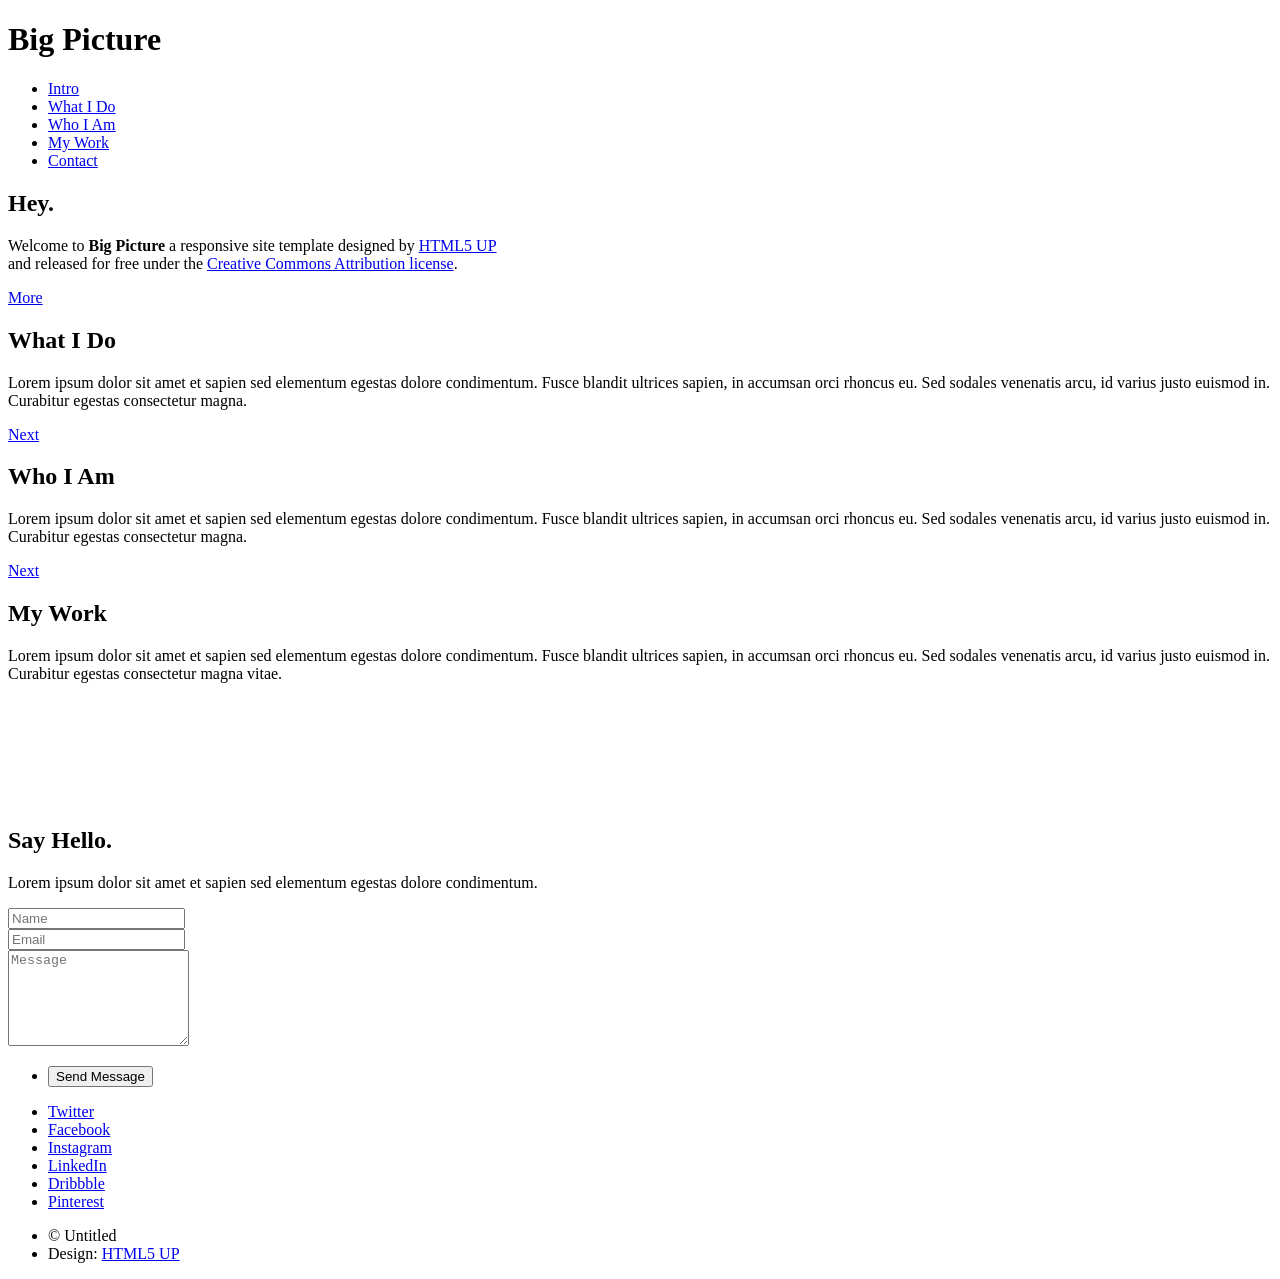
==== new/index.html @ 76c36389 "Try new site" ====
<!DOCTYPE HTML>
<!--
	Big Picture by HTML5 UP
	html5up.net | @ajlkn
	Free for personal and commercial use under the CCA 3.0 license (html5up.net/license)
-->
<html>
	<head>
		<title>Big Picture by HTML5 UP</title>
		<meta charset="utf-8" />
		<meta name="viewport" content="width=device-width, initial-scale=1, user-scalable=no" />
		<link rel="stylesheet" href="assets/css/main.css" />
		<noscript><link rel="stylesheet" href="assets/css/noscript.css" /></noscript>
	</head>
	<body class="is-preload">

		<!-- Header -->
			<header id="header">
				<h1>Big Picture</h1>
				<nav>
					<ul>
						<li><a href="#intro">Intro</a></li>
						<li><a href="#one">What I Do</a></li>
						<li><a href="#two">Who I Am</a></li>
						<li><a href="#work">My Work</a></li>
						<li><a href="#contact">Contact</a></li>
					</ul>
				</nav>
			</header>

		<!-- Intro -->
			<section id="intro" class="main style1 dark fullscreen">
				<div class="content">
					<header>
						<h2>Hey.</h2>
					</header>
					<p>Welcome to <strong>Big Picture</strong> a responsive site template designed by <a href="https://html5up.net">HTML5 UP</a><br />
					and released for free under the <a href="https://html5up.net/license">Creative Commons Attribution license</a>.</p>
					<footer>
						<a href="#one" class="button style2 down">More</a>
					</footer>
				</div>
			</section>

		<!-- One -->
			<section id="one" class="main style2 right dark fullscreen">
				<div class="content box style2">
					<header>
						<h2>What I Do</h2>
					</header>
					<p>Lorem ipsum dolor sit amet et sapien sed elementum egestas dolore condimentum.
					Fusce blandit ultrices sapien, in accumsan orci rhoncus eu. Sed sodales venenatis arcu,
					id varius justo euismod in. Curabitur egestas consectetur magna.</p>
				</div>
				<a href="#two" class="button style2 down anchored">Next</a>
			</section>

		<!-- Two -->
			<section id="two" class="main style2 left dark fullscreen">
				<div class="content box style2">
					<header>
						<h2>Who I Am</h2>
					</header>
					<p>Lorem ipsum dolor sit amet et sapien sed elementum egestas dolore condimentum.
					Fusce blandit ultrices sapien, in accumsan orci rhoncus eu. Sed sodales venenatis arcu,
					id varius justo euismod in. Curabitur egestas consectetur magna.</p>
				</div>
				<a href="#work" class="button style2 down anchored">Next</a>
			</section>

		<!-- Work -->
			<section id="work" class="main style3 primary">
				<div class="content">
					<header>
						<h2>My Work</h2>
						<p>Lorem ipsum dolor sit amet et sapien sed elementum egestas dolore condimentum.
						Fusce blandit ultrices sapien, in accumsan orci rhoncus eu. Sed sodales venenatis
						arcu, id varius justo euismod in. Curabitur egestas consectetur magna vitae.</p>
					</header>

					<!-- Gallery  -->
						<div class="gallery">
							<article class="from-left">
								<a href="images/fulls/01.jpg" class="image fit"><img src="images/thumbs/01.jpg" title="The Anonymous Red" alt="" /></a>
							</article>
							<article class="from-right">
								<a href="images/fulls/02.jpg" class="image fit"><img src="images/thumbs/02.jpg" title="Airchitecture II" alt="" /></a>
							</article>
							<article class="from-left">
								<a href="images/fulls/03.jpg" class="image fit"><img src="images/thumbs/03.jpg" title="Air Lounge" alt="" /></a>
							</article>
							<article class="from-right">
								<a href="images/fulls/04.jpg" class="image fit"><img src="images/thumbs/04.jpg" title="Carry on" alt="" /></a>
							</article>
							<article class="from-left">
								<a href="images/fulls/05.jpg" class="image fit"><img src="images/thumbs/05.jpg" title="The sparkling shell" alt="" /></a>
							</article>
							<article class="from-right">
								<a href="images/fulls/06.jpg" class="image fit"><img src="images/thumbs/06.jpg" title="Bent IX" alt="" /></a>
							</article>
						</div>

				</div>
			</section>

		<!-- Contact -->
			<section id="contact" class="main style3 secondary">
				<div class="content">
					<header>
						<h2>Say Hello.</h2>
						<p>Lorem ipsum dolor sit amet et sapien sed elementum egestas dolore condimentum.</p>
					</header>
					<div class="box">
						<form method="post" action="#">
							<div class="fields">
								<div class="field half"><input type="text" name="name" placeholder="Name" /></div>
								<div class="field half"><input type="email" name="email" placeholder="Email" /></div>
								<div class="field"><textarea name="message" placeholder="Message" rows="6"></textarea></div>
							</div>
							<ul class="actions special">
								<li><input type="submit" value="Send Message" /></li>
							</ul>
						</form>
					</div>
				</div>
			</section>

		<!-- Footer -->
			<footer id="footer">

				<!-- Icons -->
					<ul class="icons">
						<li><a href="#" class="icon brands fa-twitter"><span class="label">Twitter</span></a></li>
						<li><a href="#" class="icon brands fa-facebook-f"><span class="label">Facebook</span></a></li>
						<li><a href="#" class="icon brands fa-instagram"><span class="label">Instagram</span></a></li>
						<li><a href="#" class="icon brands fa-linkedin-in"><span class="label">LinkedIn</span></a></li>
						<li><a href="#" class="icon brands fa-dribbble"><span class="label">Dribbble</span></a></li>
						<li><a href="#" class="icon brands fa-pinterest"><span class="label">Pinterest</span></a></li>
					</ul>

				<!-- Menu -->
					<ul class="menu">
						<li>&copy; Untitled</li><li>Design: <a href="https://html5up.net">HTML5 UP</a></li>
					</ul>

			</footer>

		<!-- Scripts -->
			<script src="assets/js/jquery.min.js"></script>
			<script src="assets/js/jquery.poptrox.min.js"></script>
			<script src="assets/js/jquery.scrolly.min.js"></script>
			<script src="assets/js/jquery.scrollex.min.js"></script>
			<script src="assets/js/browser.min.js"></script>
			<script src="assets/js/breakpoints.min.js"></script>
			<script src="assets/js/util.js"></script>
			<script src="assets/js/main.js"></script>

	</body>
</html>
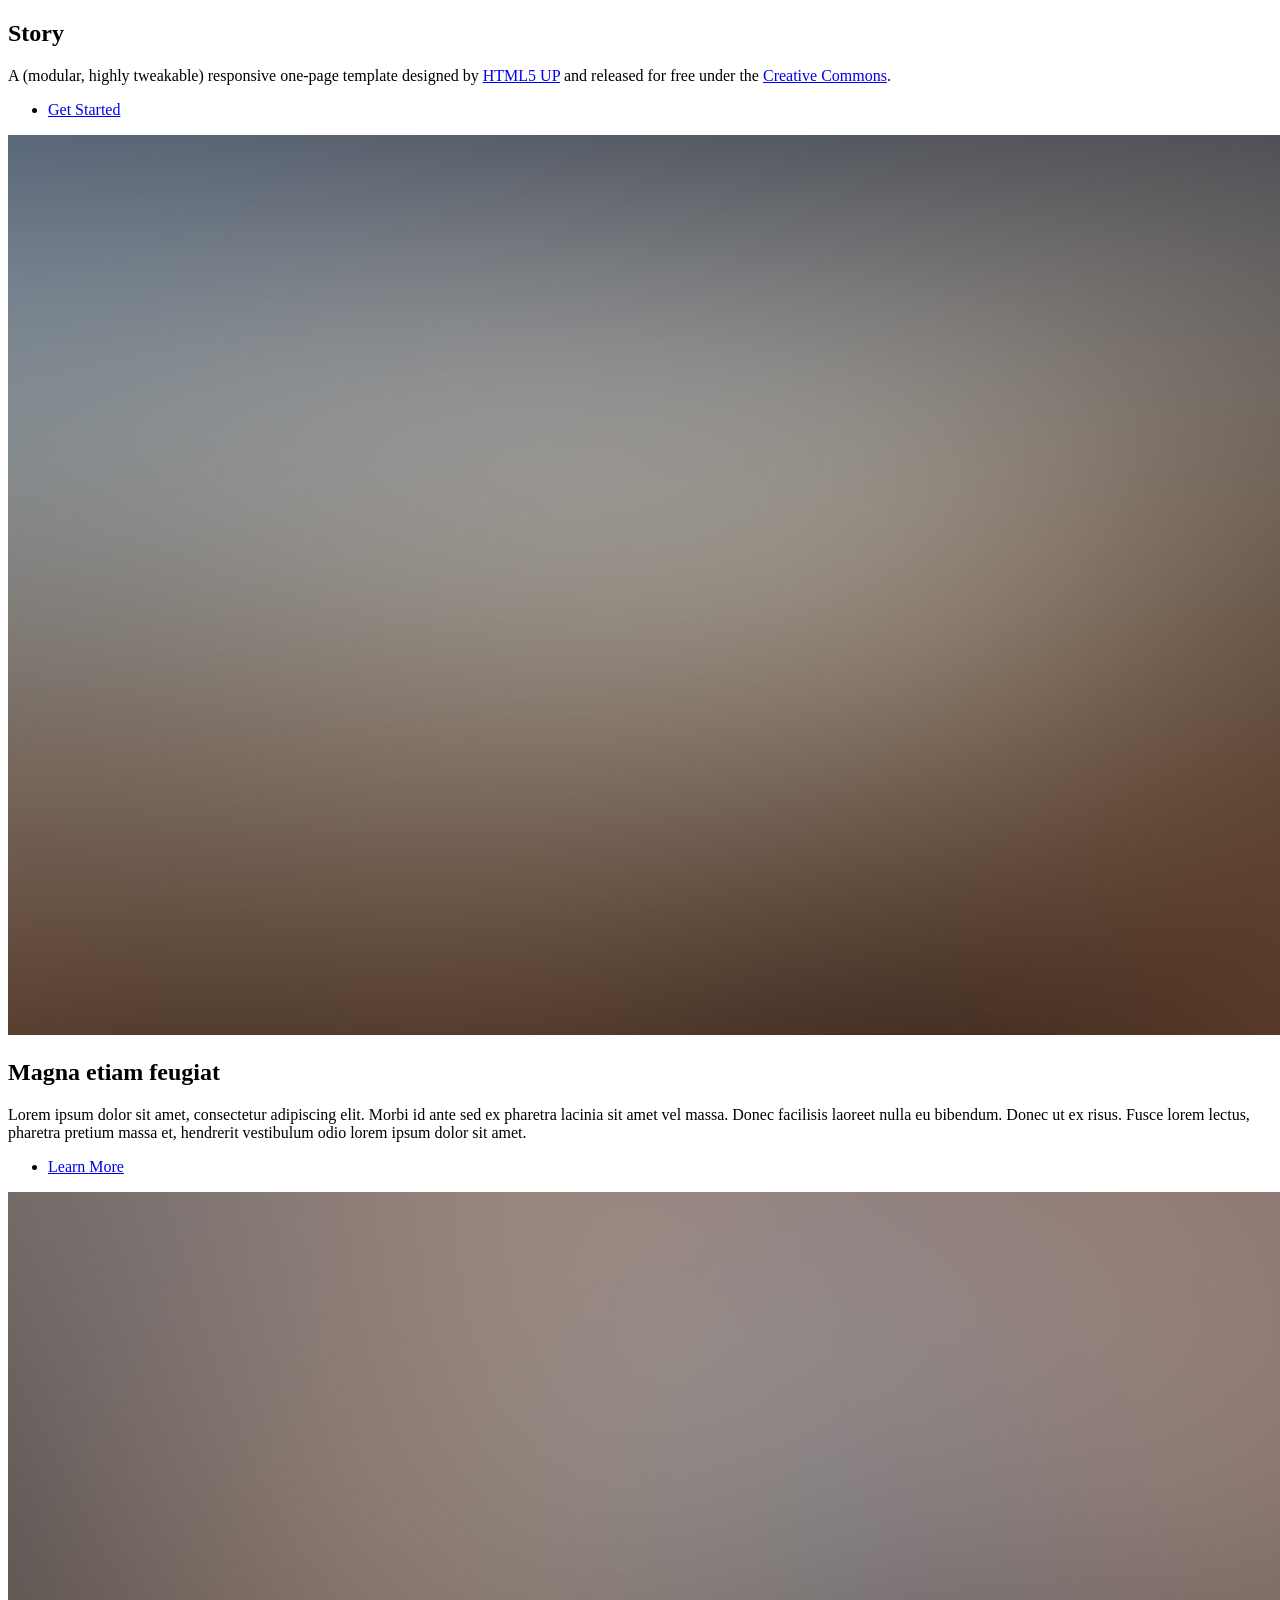
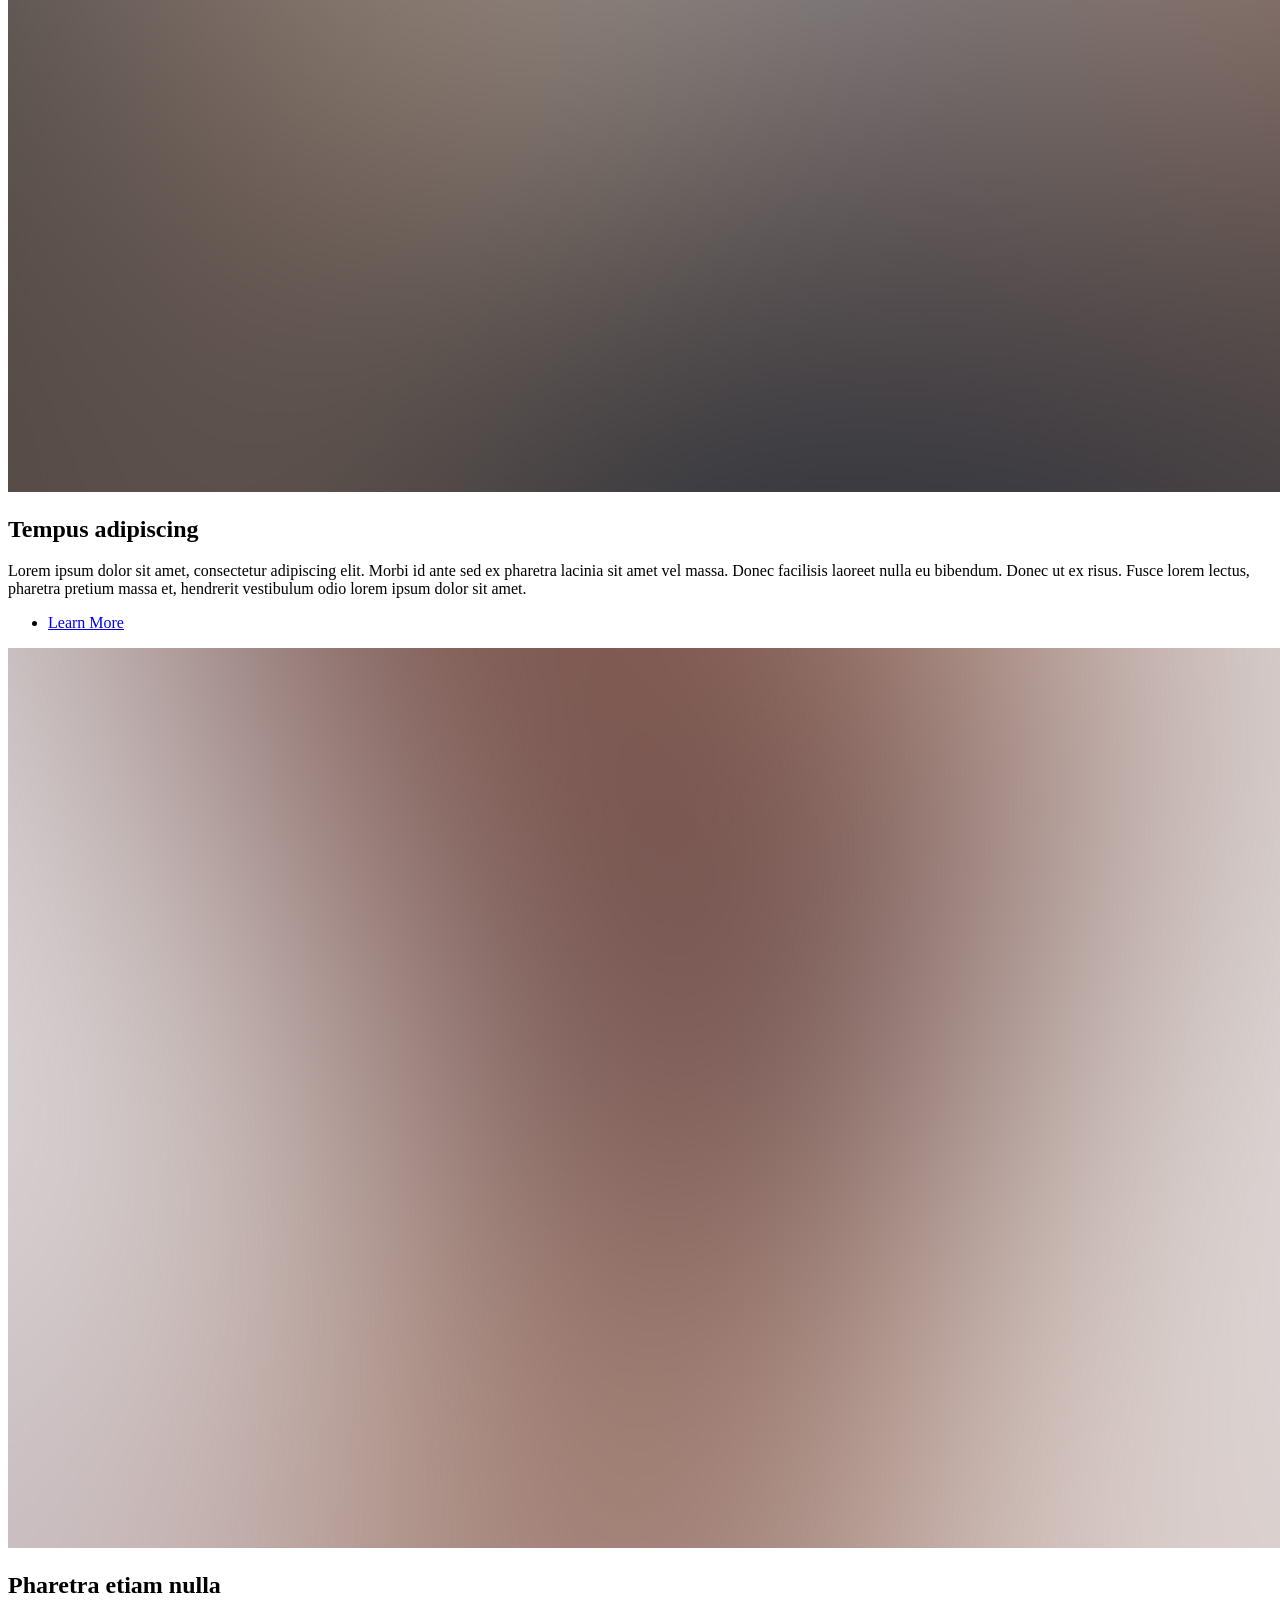
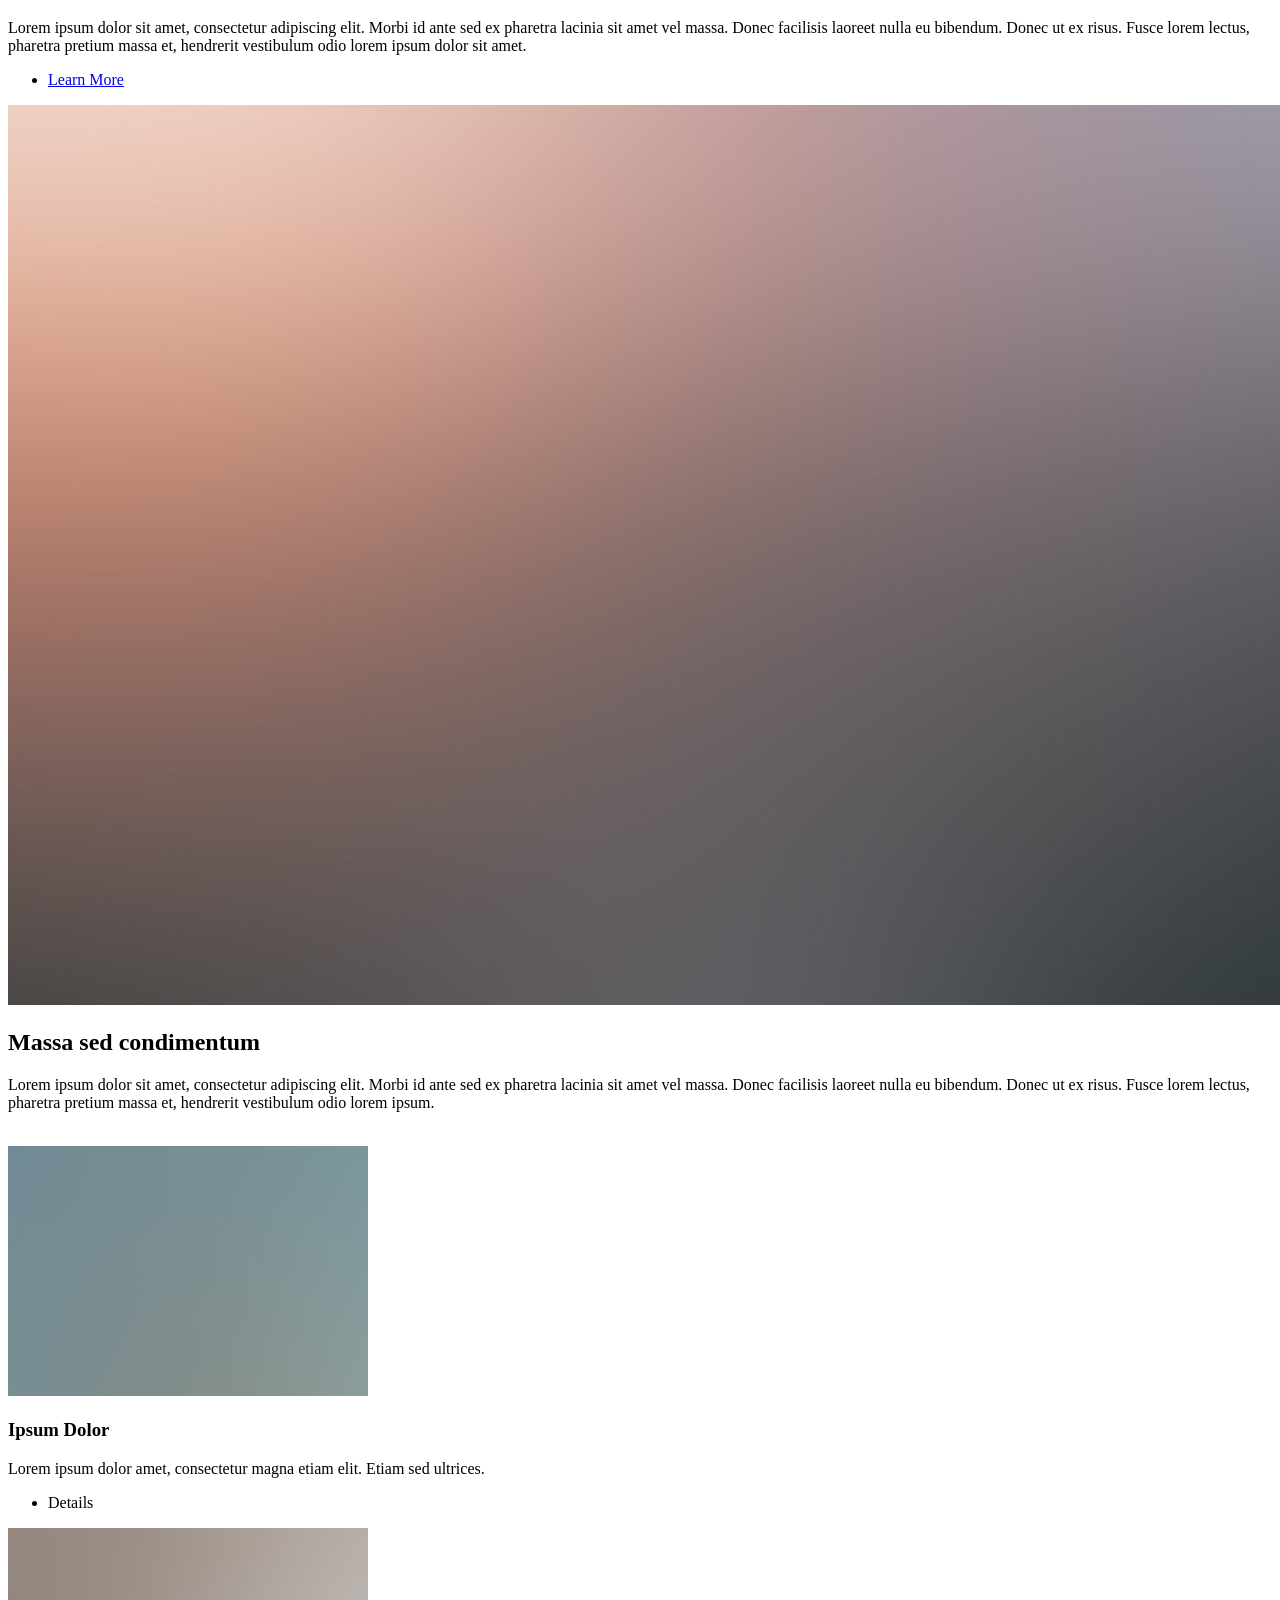
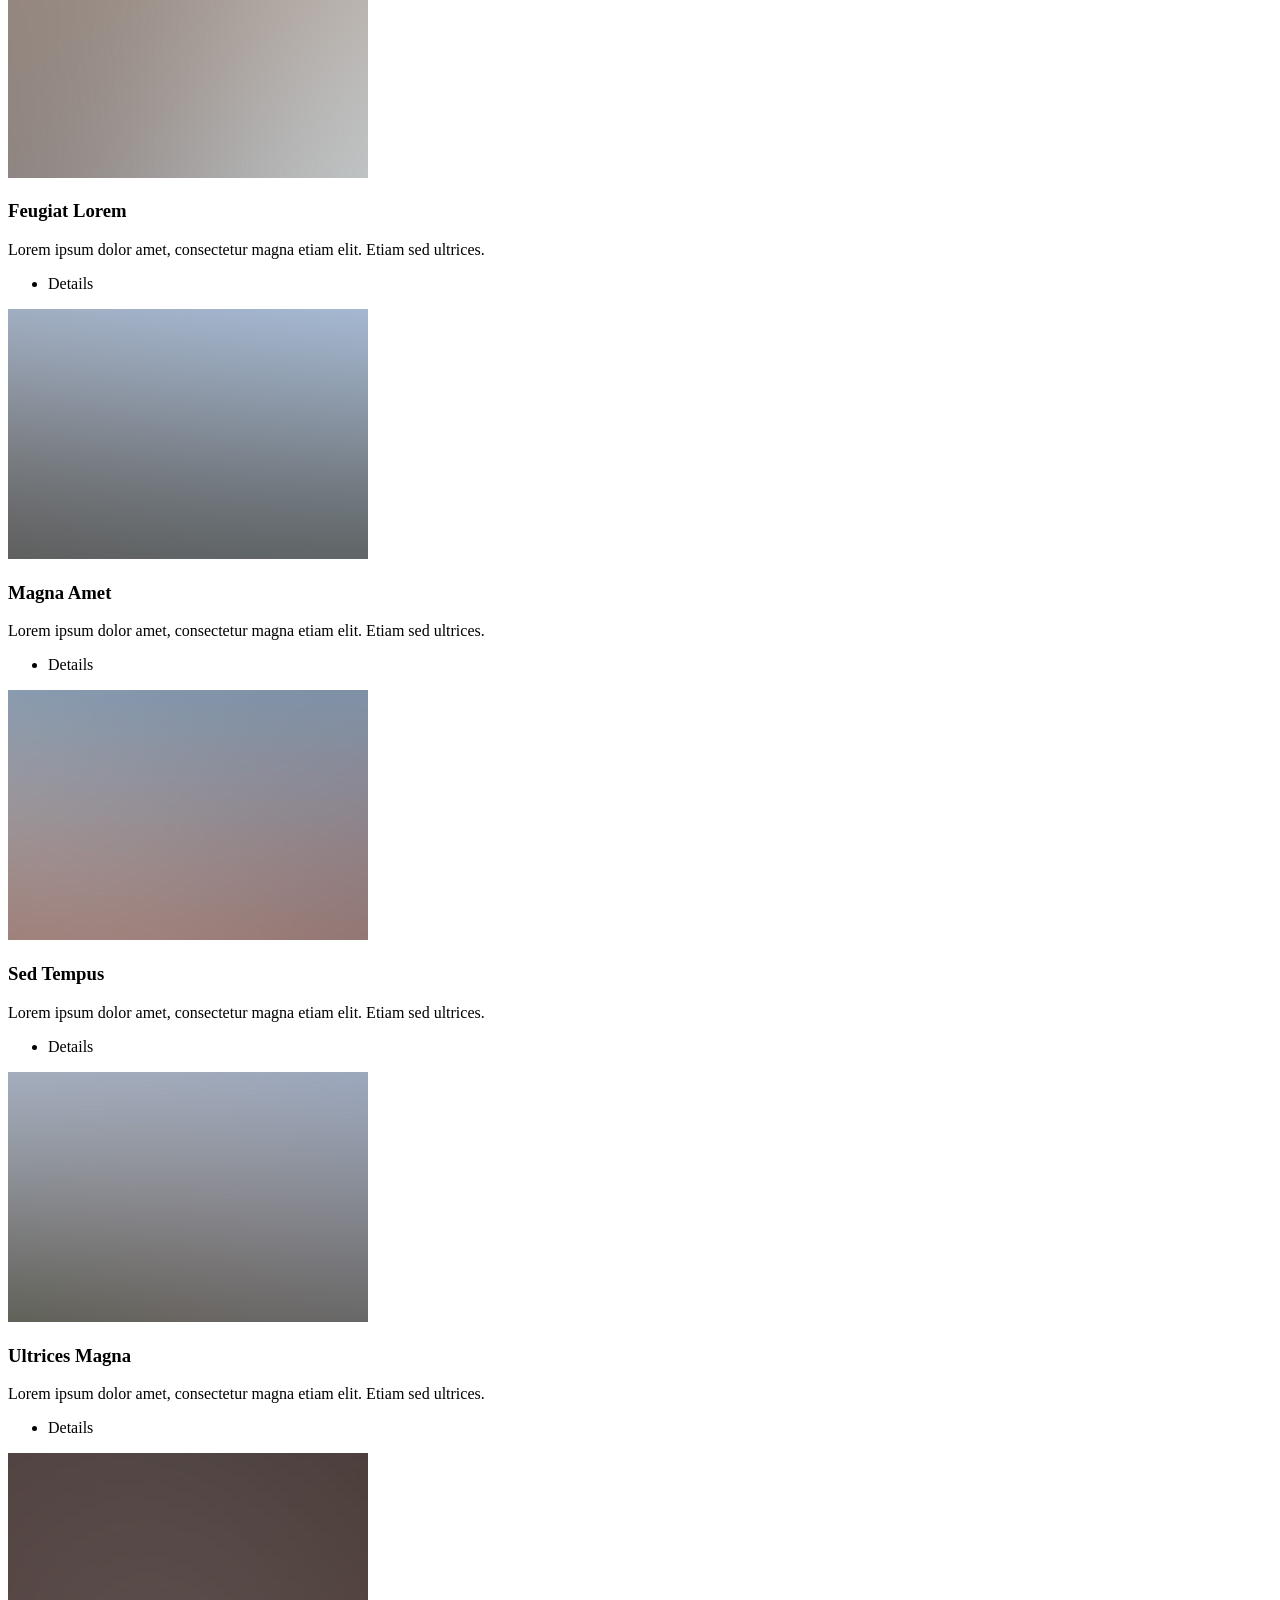
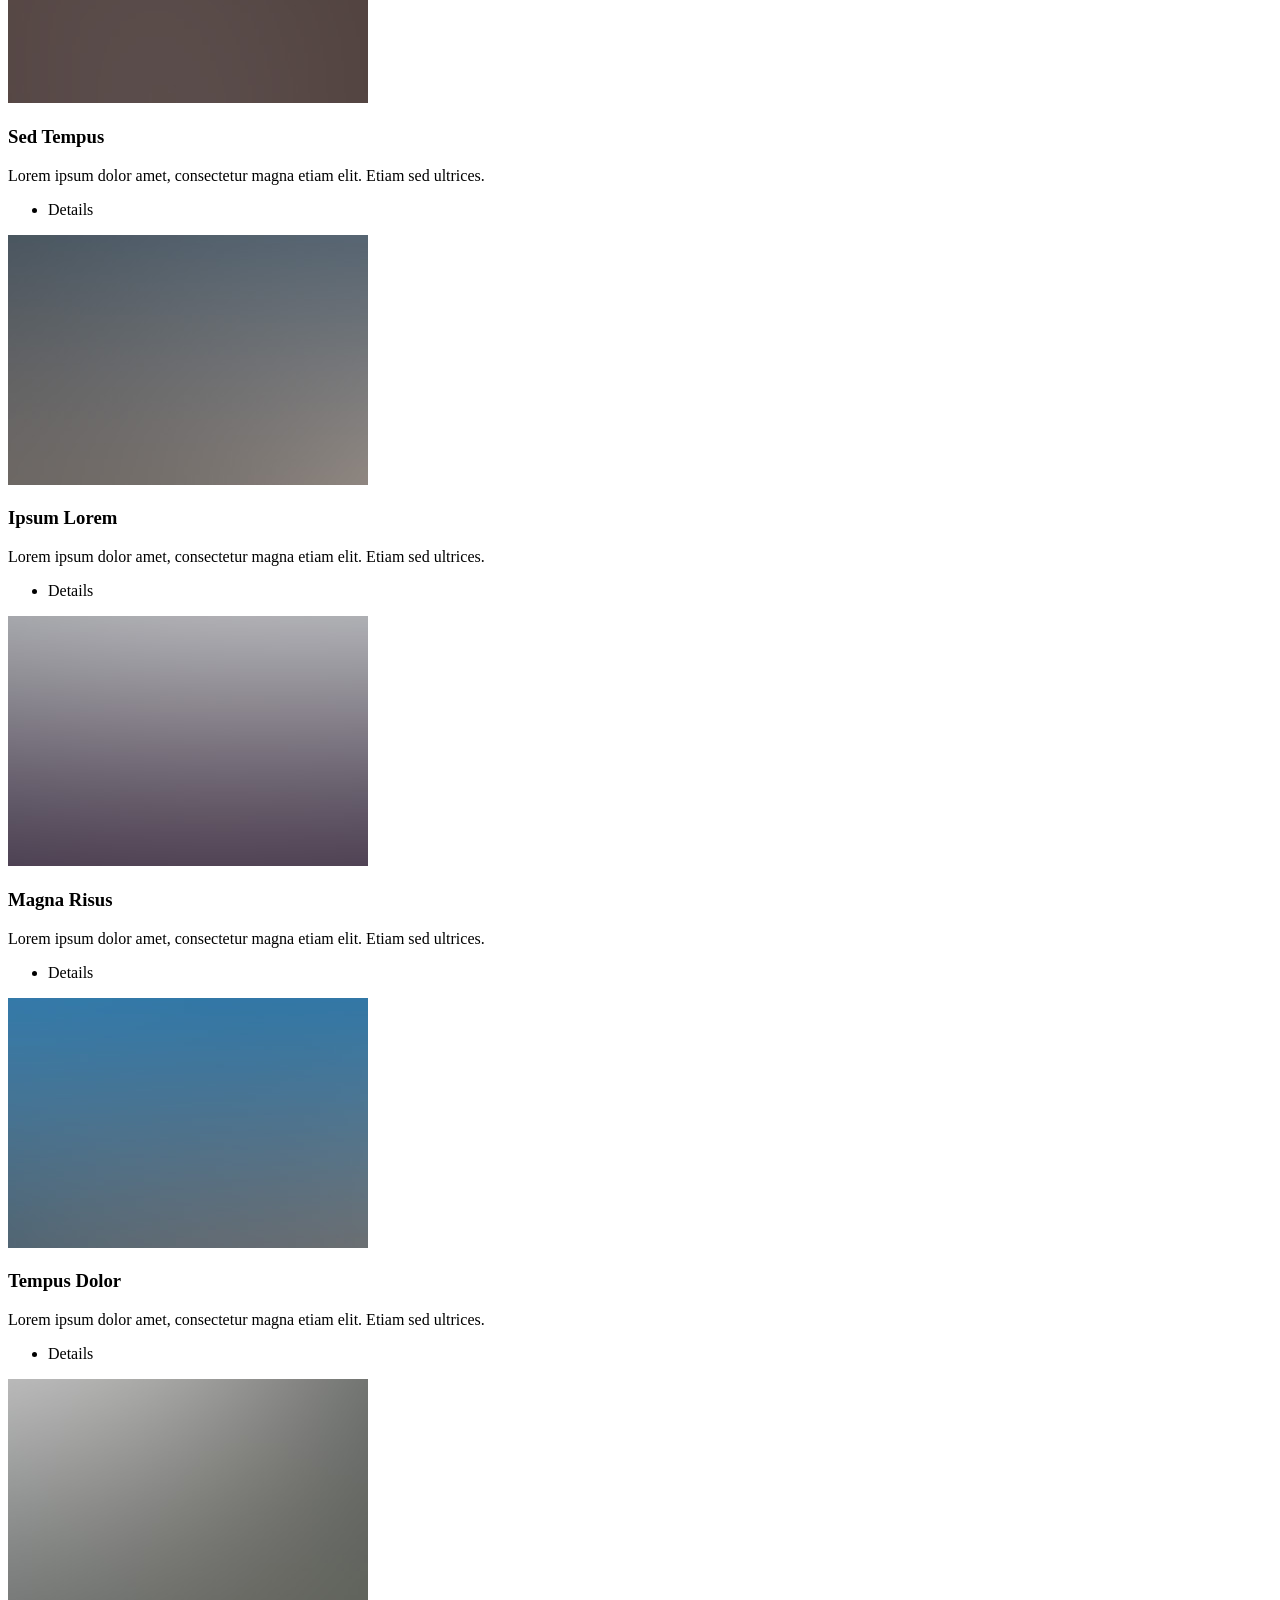
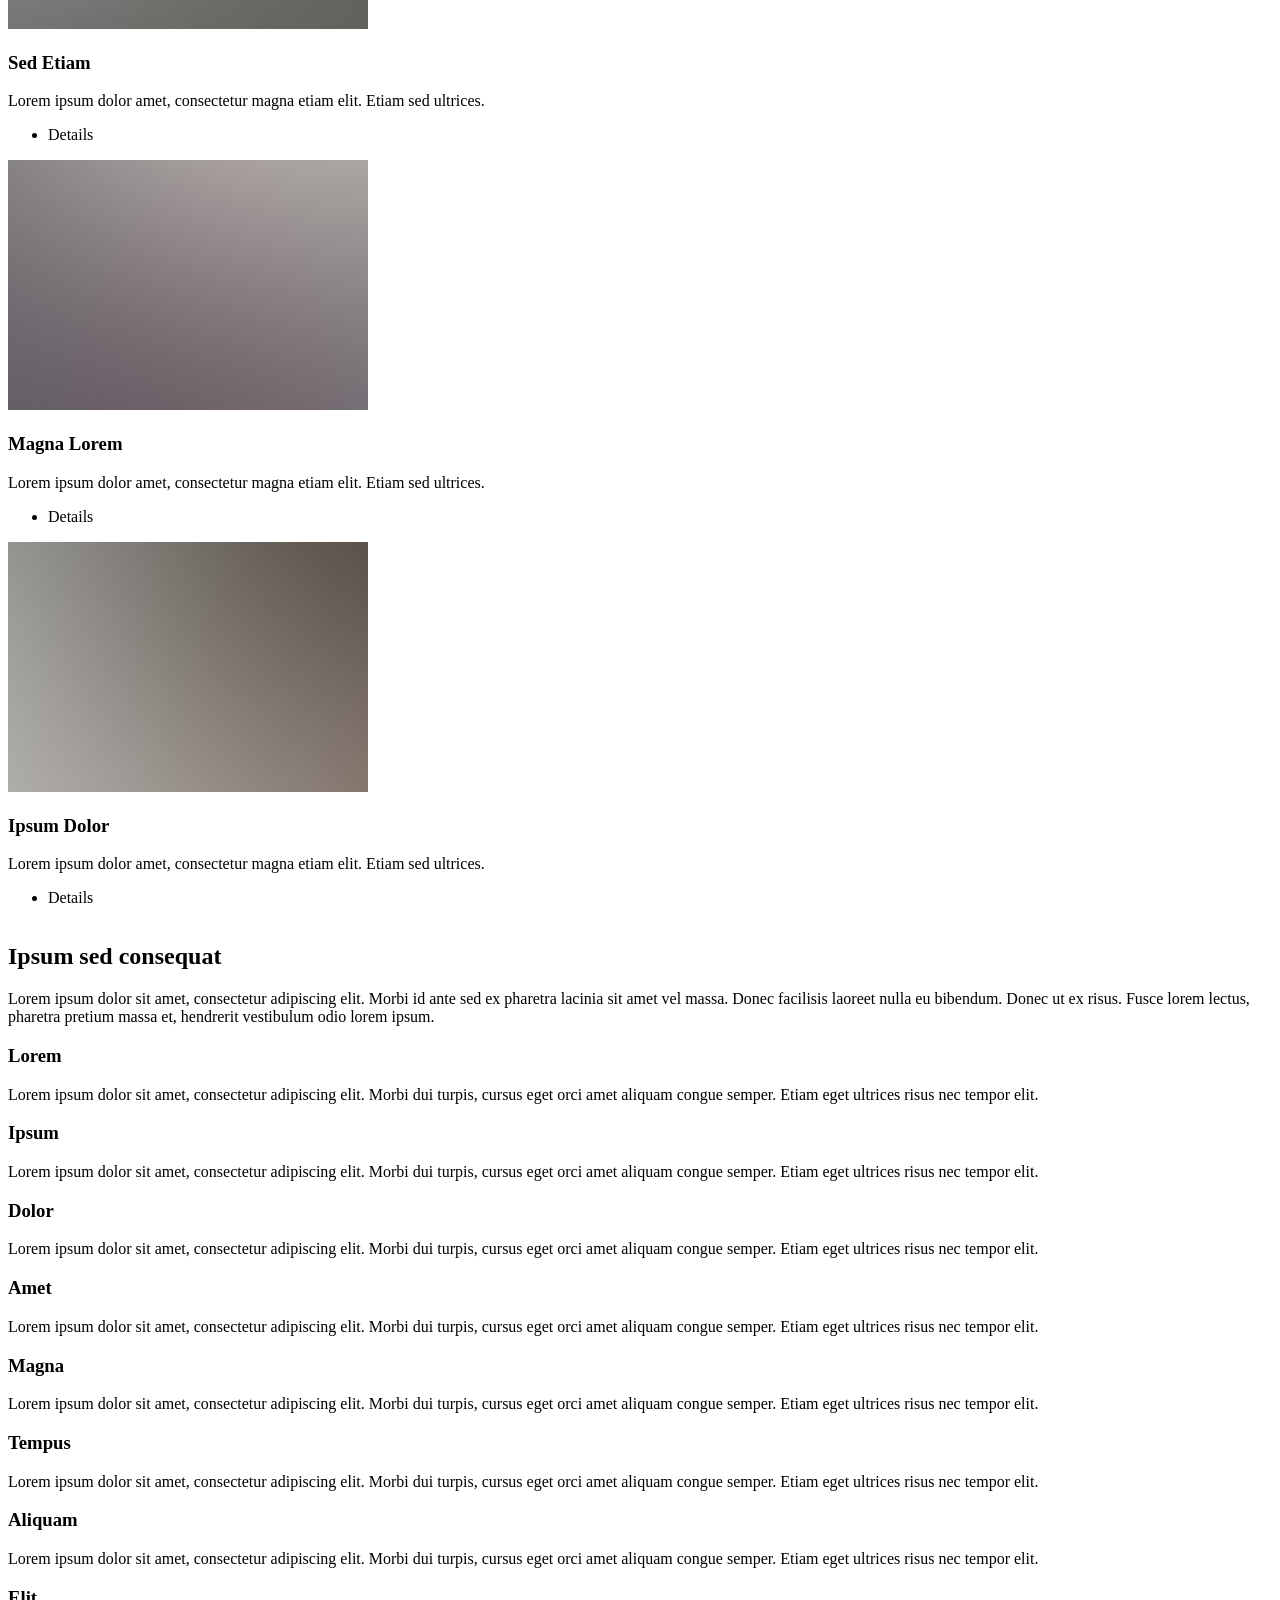
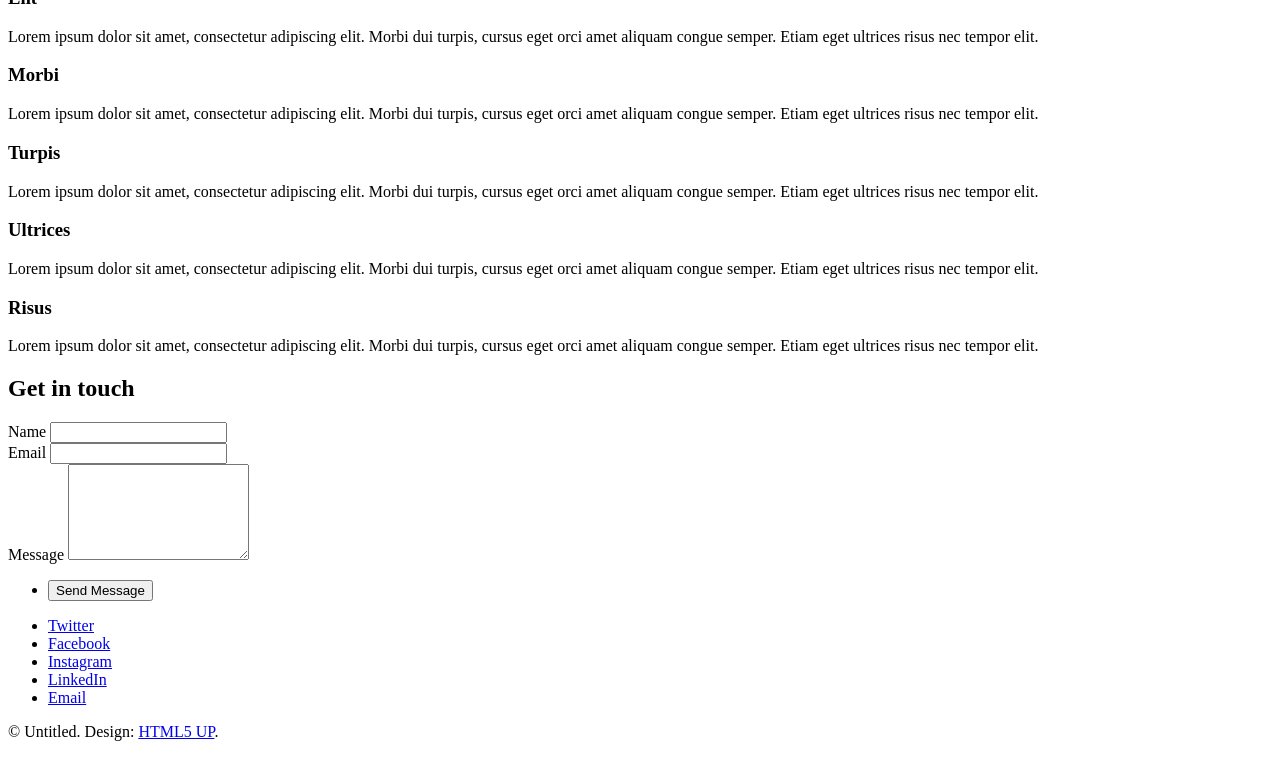
==== commit cc749e88: "change new style" ====
--- a/new/index.html
+++ b/new/index.html
@@ -1,12 +1,12 @@
 <!DOCTYPE HTML>
 <!--
-	Big Picture by HTML5 UP
+	Story by HTML5 UP
 	html5up.net | @ajlkn
 	Free for personal and commercial use under the CCA 3.0 license (html5up.net/license)
 -->
 <html>
 	<head>
-		<title>Big Picture by HTML5 UP</title>
+		<title>Story by HTML5 UP</title>
 		<meta charset="utf-8" />
 		<meta name="viewport" content="width=device-width, initial-scale=1, user-scalable=no" />
 		<link rel="stylesheet" href="assets/css/main.css" />
@@ -14,142 +14,339 @@
 	</head>
 	<body class="is-preload">
 
-		<!-- Header -->
-			<header id="header">
-				<h1>Big Picture</h1>
-				<nav>
-					<ul>
-						<li><a href="#intro">Intro</a></li>
-						<li><a href="#one">What I Do</a></li>
-						<li><a href="#two">Who I Am</a></li>
-						<li><a href="#work">My Work</a></li>
-						<li><a href="#contact">Contact</a></li>
-					</ul>
-				</nav>
-			</header>
-
-		<!-- Intro -->
-			<section id="intro" class="main style1 dark fullscreen">
-				<div class="content">
-					<header>
-						<h2>Hey.</h2>
-					</header>
-					<p>Welcome to <strong>Big Picture</strong> a responsive site template designed by <a href="https://html5up.net">HTML5 UP</a><br />
-					and released for free under the <a href="https://html5up.net/license">Creative Commons Attribution license</a>.</p>
-					<footer>
-						<a href="#one" class="button style2 down">More</a>
+		<!-- Wrapper -->
+			<div id="wrapper" class="divided">
+
+				<!-- One -->
+					<section class="banner style1 orient-left content-align-left image-position-right fullscreen onload-image-fade-in onload-content-fade-right">
+						<div class="content">
+							<h1>Story</h1>
+							<p class="major">A (modular, highly tweakable) responsive one-page template designed by <a href="https://html5up.net">HTML5 UP</a> and released for free under the <a href="https://html5up.net/license">Creative Commons</a>.</p>
+							<ul class="actions stacked">
+								<li><a href="#first" class="button big wide smooth-scroll-middle">Get Started</a></li>
+							</ul>
+						</div>
+						<div class="image">
+							<img src="images/banner.jpg" alt="" />
+						</div>
+					</section>
+
+				<!-- Two -->
+					<section class="spotlight style1 orient-right content-align-left image-position-center onscroll-image-fade-in" id="first">
+						<div class="content">
+							<h2>Magna etiam feugiat</h2>
+							<p>Lorem ipsum dolor sit amet, consectetur adipiscing elit. Morbi id ante sed ex pharetra lacinia sit amet vel massa. Donec facilisis laoreet nulla eu bibendum. Donec ut ex risus. Fusce lorem lectus, pharetra pretium massa et, hendrerit vestibulum odio lorem ipsum dolor sit amet.</p>
+							<ul class="actions stacked">
+								<li><a href="#" class="button">Learn More</a></li>
+							</ul>
+						</div>
+						<div class="image">
+							<img src="images/spotlight01.jpg" alt="" />
+						</div>
+					</section>
+
+				<!-- Three -->
+					<section class="spotlight style1 orient-left content-align-left image-position-center onscroll-image-fade-in">
+						<div class="content">
+							<h2>Tempus adipiscing</h2>
+							<p>Lorem ipsum dolor sit amet, consectetur adipiscing elit. Morbi id ante sed ex pharetra lacinia sit amet vel massa. Donec facilisis laoreet nulla eu bibendum. Donec ut ex risus. Fusce lorem lectus, pharetra pretium massa et, hendrerit vestibulum odio lorem ipsum dolor sit amet.</p>
+							<ul class="actions stacked">
+								<li><a href="#" class="button">Learn More</a></li>
+							</ul>
+						</div>
+						<div class="image">
+							<img src="images/spotlight02.jpg" alt="" />
+						</div>
+					</section>
+
+				<!-- Four -->
+					<section class="spotlight style1 orient-right content-align-left image-position-center onscroll-image-fade-in">
+						<div class="content">
+							<h2>Pharetra etiam nulla</h2>
+							<p>Lorem ipsum dolor sit amet, consectetur adipiscing elit. Morbi id ante sed ex pharetra lacinia sit amet vel massa. Donec facilisis laoreet nulla eu bibendum. Donec ut ex risus. Fusce lorem lectus, pharetra pretium massa et, hendrerit vestibulum odio lorem ipsum dolor sit amet.</p>
+							<ul class="actions stacked">
+								<li><a href="#" class="button">Learn More</a></li>
+							</ul>
+						</div>
+						<div class="image">
+							<img src="images/spotlight03.jpg" alt="" />
+						</div>
+					</section>
+
+				<!-- Five -->
+					<section class="wrapper style1 align-center">
+						<div class="inner">
+							<h2>Massa sed condimentum</h2>
+							<p>Lorem ipsum dolor sit amet, consectetur adipiscing elit. Morbi id ante sed ex pharetra lacinia sit amet vel massa. Donec facilisis laoreet nulla eu bibendum. Donec ut ex risus. Fusce lorem lectus, pharetra pretium massa et, hendrerit vestibulum odio lorem ipsum.</p>
+						</div>
+
+						<!-- Gallery -->
+							<div class="gallery style2 medium lightbox onscroll-fade-in">
+								<article>
+									<a href="images/gallery/fulls/01.jpg" class="image">
+										<img src="images/gallery/thumbs/01.jpg" alt="" />
+									</a>
+									<div class="caption">
+										<h3>Ipsum Dolor</h3>
+										<p>Lorem ipsum dolor amet, consectetur magna etiam elit. Etiam sed ultrices.</p>
+										<ul class="actions fixed">
+											<li><span class="button small">Details</span></li>
+										</ul>
+									</div>
+								</article>
+								<article>
+									<a href="images/gallery/fulls/02.jpg" class="image">
+										<img src="images/gallery/thumbs/02.jpg" alt="" />
+									</a>
+									<div class="caption">
+										<h3>Feugiat Lorem</h3>
+										<p>Lorem ipsum dolor amet, consectetur magna etiam elit. Etiam sed ultrices.</p>
+										<ul class="actions fixed">
+											<li><span class="button small">Details</span></li>
+										</ul>
+									</div>
+								</article>
+								<article>
+									<a href="images/gallery/fulls/03.jpg" class="image">
+										<img src="images/gallery/thumbs/03.jpg" alt="" />
+									</a>
+									<div class="caption">
+										<h3>Magna Amet</h3>
+										<p>Lorem ipsum dolor amet, consectetur magna etiam elit. Etiam sed ultrices.</p>
+										<ul class="actions fixed">
+											<li><span class="button small">Details</span></li>
+										</ul>
+									</div>
+								</article>
+								<article>
+									<a href="images/gallery/fulls/04.jpg" class="image">
+										<img src="images/gallery/thumbs/04.jpg" alt="" />
+									</a>
+									<div class="caption">
+										<h3>Sed Tempus</h3>
+										<p>Lorem ipsum dolor amet, consectetur magna etiam elit. Etiam sed ultrices.</p>
+										<ul class="actions fixed">
+											<li><span class="button small">Details</span></li>
+										</ul>
+									</div>
+								</article>
+								<article>
+									<a href="images/gallery/fulls/05.jpg" class="image">
+										<img src="images/gallery/thumbs/05.jpg" alt="" />
+									</a>
+									<div class="caption">
+										<h3>Ultrices Magna</h3>
+										<p>Lorem ipsum dolor amet, consectetur magna etiam elit. Etiam sed ultrices.</p>
+										<ul class="actions fixed">
+											<li><span class="button small">Details</span></li>
+										</ul>
+									</div>
+								</article>
+								<article>
+									<a href="images/gallery/fulls/06.jpg" class="image">
+										<img src="images/gallery/thumbs/06.jpg" alt="" />
+									</a>
+									<div class="caption">
+										<h3>Sed Tempus</h3>
+										<p>Lorem ipsum dolor amet, consectetur magna etiam elit. Etiam sed ultrices.</p>
+										<ul class="actions fixed">
+											<li><span class="button small">Details</span></li>
+										</ul>
+									</div>
+								</article>
+								<article>
+									<a href="images/gallery/fulls/07.jpg" class="image">
+										<img src="images/gallery/thumbs/07.jpg" alt="" />
+									</a>
+									<div class="caption">
+										<h3>Ipsum Lorem</h3>
+										<p>Lorem ipsum dolor amet, consectetur magna etiam elit. Etiam sed ultrices.</p>
+										<ul class="actions fixed">
+											<li><span class="button small">Details</span></li>
+										</ul>
+									</div>
+								</article>
+								<article>
+									<a href="images/gallery/fulls/08.jpg" class="image">
+										<img src="images/gallery/thumbs/08.jpg" alt="" />
+									</a>
+									<div class="caption">
+										<h3>Magna Risus</h3>
+										<p>Lorem ipsum dolor amet, consectetur magna etiam elit. Etiam sed ultrices.</p>
+										<ul class="actions fixed">
+											<li><span class="button small">Details</span></li>
+										</ul>
+									</div>
+								</article>
+								<article>
+									<a href="images/gallery/fulls/09.jpg" class="image">
+										<img src="images/gallery/thumbs/09.jpg" alt="" />
+									</a>
+									<div class="caption">
+										<h3>Tempus Dolor</h3>
+										<p>Lorem ipsum dolor amet, consectetur magna etiam elit. Etiam sed ultrices.</p>
+										<ul class="actions fixed">
+											<li><span class="button small">Details</span></li>
+										</ul>
+									</div>
+								</article>
+								<article>
+									<a href="images/gallery/fulls/10.jpg" class="image">
+										<img src="images/gallery/thumbs/10.jpg" alt="" />
+									</a>
+									<div class="caption">
+										<h3>Sed Etiam</h3>
+										<p>Lorem ipsum dolor amet, consectetur magna etiam elit. Etiam sed ultrices.</p>
+										<ul class="actions fixed">
+											<li><span class="button small">Details</span></li>
+										</ul>
+									</div>
+								</article>
+								<article>
+									<a href="images/gallery/fulls/11.jpg" class="image">
+										<img src="images/gallery/thumbs/11.jpg" alt="" />
+									</a>
+									<div class="caption">
+										<h3>Magna Lorem</h3>
+										<p>Lorem ipsum dolor amet, consectetur magna etiam elit. Etiam sed ultrices.</p>
+										<ul class="actions fixed">
+											<li><span class="button small">Details</span></li>
+										</ul>
+									</div>
+								</article>
+								<article>
+									<a href="images/gallery/fulls/12.jpg" class="image">
+										<img src="images/gallery/thumbs/12.jpg" alt="" />
+									</a>
+									<div class="caption">
+										<h3>Ipsum Dolor</h3>
+										<p>Lorem ipsum dolor amet, consectetur magna etiam elit. Etiam sed ultrices.</p>
+										<ul class="actions fixed">
+											<li><span class="button small">Details</span></li>
+										</ul>
+									</div>
+								</article>
+							</div>
+
+					</section>
+
+				<!-- Six -->
+					<section class="wrapper style1 align-center">
+						<div class="inner">
+							<h2>Ipsum sed consequat</h2>
+							<p>Lorem ipsum dolor sit amet, consectetur adipiscing elit. Morbi id ante sed ex pharetra lacinia sit amet vel massa. Donec facilisis laoreet nulla eu bibendum. Donec ut ex risus. Fusce lorem lectus, pharetra pretium massa et, hendrerit vestibulum odio lorem ipsum.</p>
+							<div class="items style1 medium onscroll-fade-in">
+								<section>
+									<span class="icon style2 major fa-gem"></span>
+									<h3>Lorem</h3>
+									<p>Lorem ipsum dolor sit amet, consectetur adipiscing elit. Morbi dui turpis, cursus eget orci amet aliquam congue semper. Etiam eget ultrices risus nec tempor elit.</p>
+								</section>
+								<section>
+									<span class="icon solid style2 major fa-save"></span>
+									<h3>Ipsum</h3>
+									<p>Lorem ipsum dolor sit amet, consectetur adipiscing elit. Morbi dui turpis, cursus eget orci amet aliquam congue semper. Etiam eget ultrices risus nec tempor elit.</p>
+								</section>
+								<section>
+									<span class="icon solid style2 major fa-chart-bar"></span>
+									<h3>Dolor</h3>
+									<p>Lorem ipsum dolor sit amet, consectetur adipiscing elit. Morbi dui turpis, cursus eget orci amet aliquam congue semper. Etiam eget ultrices risus nec tempor elit.</p>
+								</section>
+								<section>
+									<span class="icon solid style2 major fa-wifi"></span>
+									<h3>Amet</h3>
+									<p>Lorem ipsum dolor sit amet, consectetur adipiscing elit. Morbi dui turpis, cursus eget orci amet aliquam congue semper. Etiam eget ultrices risus nec tempor elit.</p>
+								</section>
+								<section>
+									<span class="icon solid style2 major fa-cog"></span>
+									<h3>Magna</h3>
+									<p>Lorem ipsum dolor sit amet, consectetur adipiscing elit. Morbi dui turpis, cursus eget orci amet aliquam congue semper. Etiam eget ultrices risus nec tempor elit.</p>
+								</section>
+								<section>
+									<span class="icon style2 major fa-paper-plane"></span>
+									<h3>Tempus</h3>
+									<p>Lorem ipsum dolor sit amet, consectetur adipiscing elit. Morbi dui turpis, cursus eget orci amet aliquam congue semper. Etiam eget ultrices risus nec tempor elit.</p>
+								</section>
+								<section>
+									<span class="icon solid style2 major fa-desktop"></span>
+									<h3>Aliquam</h3>
+									<p>Lorem ipsum dolor sit amet, consectetur adipiscing elit. Morbi dui turpis, cursus eget orci amet aliquam congue semper. Etiam eget ultrices risus nec tempor elit.</p>
+								</section>
+								<section>
+									<span class="icon solid style2 major fa-sync-alt"></span>
+									<h3>Elit</h3>
+									<p>Lorem ipsum dolor sit amet, consectetur adipiscing elit. Morbi dui turpis, cursus eget orci amet aliquam congue semper. Etiam eget ultrices risus nec tempor elit.</p>
+								</section>
+								<section>
+									<span class="icon solid style2 major fa-hashtag"></span>
+									<h3>Morbi</h3>
+									<p>Lorem ipsum dolor sit amet, consectetur adipiscing elit. Morbi dui turpis, cursus eget orci amet aliquam congue semper. Etiam eget ultrices risus nec tempor elit.</p>
+								</section>
+								<section>
+									<span class="icon solid style2 major fa-bolt"></span>
+									<h3>Turpis</h3>
+									<p>Lorem ipsum dolor sit amet, consectetur adipiscing elit. Morbi dui turpis, cursus eget orci amet aliquam congue semper. Etiam eget ultrices risus nec tempor elit.</p>
+								</section>
+								<section>
+									<span class="icon solid style2 major fa-envelope"></span>
+									<h3>Ultrices</h3>
+									<p>Lorem ipsum dolor sit amet, consectetur adipiscing elit. Morbi dui turpis, cursus eget orci amet aliquam congue semper. Etiam eget ultrices risus nec tempor elit.</p>
+								</section>
+								<section>
+									<span class="icon solid style2 major fa-leaf"></span>
+									<h3>Risus</h3>
+									<p>Lorem ipsum dolor sit amet, consectetur adipiscing elit. Morbi dui turpis, cursus eget orci amet aliquam congue semper. Etiam eget ultrices risus nec tempor elit.</p>
+								</section>
+							</div>
+						</div>
+					</section>
+
+				<!-- Seven -->
+					<section class="wrapper style1 align-center">
+						<div class="inner medium">
+							<h2>Get in touch</h2>
+							<form method="post" action="#">
+								<div class="fields">
+									<div class="field half">
+										<label for="name">Name</label>
+										<input type="text" name="name" id="name" value="" />
+									</div>
+									<div class="field half">
+										<label for="email">Email</label>
+										<input type="email" name="email" id="email" value="" />
+									</div>
+									<div class="field">
+										<label for="message">Message</label>
+										<textarea name="message" id="message" rows="6"></textarea>
+									</div>
+								</div>
+								<ul class="actions special">
+									<li><input type="submit" name="submit" id="submit" value="Send Message" /></li>
+								</ul>
+							</form>
+
+						</div>
+					</section>
+
+				<!-- Footer -->
+					<footer class="wrapper style1 align-center">
+						<div class="inner">
+							<ul class="icons">
+								<li><a href="#" class="icon brands style2 fa-twitter"><span class="label">Twitter</span></a></li>
+								<li><a href="#" class="icon brands style2 fa-facebook-f"><span class="label">Facebook</span></a></li>
+								<li><a href="#" class="icon brands style2 fa-instagram"><span class="label">Instagram</span></a></li>
+								<li><a href="#" class="icon brands style2 fa-linkedin-in"><span class="label">LinkedIn</span></a></li>
+								<li><a href="#" class="icon style2 fa-envelope"><span class="label">Email</span></a></li>
+							</ul>
+							<p>&copy; Untitled. Design: <a href="https://html5up.net">HTML5 UP</a>.</p>
+						</div>
 					</footer>
-				</div>
-			</section>
-
-		<!-- One -->
-			<section id="one" class="main style2 right dark fullscreen">
-				<div class="content box style2">
-					<header>
-						<h2>What I Do</h2>
-					</header>
-					<p>Lorem ipsum dolor sit amet et sapien sed elementum egestas dolore condimentum.
-					Fusce blandit ultrices sapien, in accumsan orci rhoncus eu. Sed sodales venenatis arcu,
-					id varius justo euismod in. Curabitur egestas consectetur magna.</p>
-				</div>
-				<a href="#two" class="button style2 down anchored">Next</a>
-			</section>
-
-		<!-- Two -->
-			<section id="two" class="main style2 left dark fullscreen">
-				<div class="content box style2">
-					<header>
-						<h2>Who I Am</h2>
-					</header>
-					<p>Lorem ipsum dolor sit amet et sapien sed elementum egestas dolore condimentum.
-					Fusce blandit ultrices sapien, in accumsan orci rhoncus eu. Sed sodales venenatis arcu,
-					id varius justo euismod in. Curabitur egestas consectetur magna.</p>
-				</div>
-				<a href="#work" class="button style2 down anchored">Next</a>
-			</section>
-
-		<!-- Work -->
-			<section id="work" class="main style3 primary">
-				<div class="content">
-					<header>
-						<h2>My Work</h2>
-						<p>Lorem ipsum dolor sit amet et sapien sed elementum egestas dolore condimentum.
-						Fusce blandit ultrices sapien, in accumsan orci rhoncus eu. Sed sodales venenatis
-						arcu, id varius justo euismod in. Curabitur egestas consectetur magna vitae.</p>
-					</header>
-
-					<!-- Gallery  -->
-						<div class="gallery">
-							<article class="from-left">
-								<a href="images/fulls/01.jpg" class="image fit"><img src="images/thumbs/01.jpg" title="The Anonymous Red" alt="" /></a>
-							</article>
-							<article class="from-right">
-								<a href="images/fulls/02.jpg" class="image fit"><img src="images/thumbs/02.jpg" title="Airchitecture II" alt="" /></a>
-							</article>
-							<article class="from-left">
-								<a href="images/fulls/03.jpg" class="image fit"><img src="images/thumbs/03.jpg" title="Air Lounge" alt="" /></a>
-							</article>
-							<article class="from-right">
-								<a href="images/fulls/04.jpg" class="image fit"><img src="images/thumbs/04.jpg" title="Carry on" alt="" /></a>
-							</article>
-							<article class="from-left">
-								<a href="images/fulls/05.jpg" class="image fit"><img src="images/thumbs/05.jpg" title="The sparkling shell" alt="" /></a>
-							</article>
-							<article class="from-right">
-								<a href="images/fulls/06.jpg" class="image fit"><img src="images/thumbs/06.jpg" title="Bent IX" alt="" /></a>
-							</article>
-						</div>
-
-				</div>
-			</section>
-
-		<!-- Contact -->
-			<section id="contact" class="main style3 secondary">
-				<div class="content">
-					<header>
-						<h2>Say Hello.</h2>
-						<p>Lorem ipsum dolor sit amet et sapien sed elementum egestas dolore condimentum.</p>
-					</header>
-					<div class="box">
-						<form method="post" action="#">
-							<div class="fields">
-								<div class="field half"><input type="text" name="name" placeholder="Name" /></div>
-								<div class="field half"><input type="email" name="email" placeholder="Email" /></div>
-								<div class="field"><textarea name="message" placeholder="Message" rows="6"></textarea></div>
-							</div>
-							<ul class="actions special">
-								<li><input type="submit" value="Send Message" /></li>
-							</ul>
-						</form>
-					</div>
-				</div>
-			</section>
-
-		<!-- Footer -->
-			<footer id="footer">
-
-				<!-- Icons -->
-					<ul class="icons">
-						<li><a href="#" class="icon brands fa-twitter"><span class="label">Twitter</span></a></li>
-						<li><a href="#" class="icon brands fa-facebook-f"><span class="label">Facebook</span></a></li>
-						<li><a href="#" class="icon brands fa-instagram"><span class="label">Instagram</span></a></li>
-						<li><a href="#" class="icon brands fa-linkedin-in"><span class="label">LinkedIn</span></a></li>
-						<li><a href="#" class="icon brands fa-dribbble"><span class="label">Dribbble</span></a></li>
-						<li><a href="#" class="icon brands fa-pinterest"><span class="label">Pinterest</span></a></li>
-					</ul>
-
-				<!-- Menu -->
-					<ul class="menu">
-						<li>&copy; Untitled</li><li>Design: <a href="https://html5up.net">HTML5 UP</a></li>
-					</ul>
-
-			</footer>
+
+			</div>
 
 		<!-- Scripts -->
 			<script src="assets/js/jquery.min.js"></script>
-			<script src="assets/js/jquery.poptrox.min.js"></script>
+			<script src="assets/js/jquery.scrollex.min.js"></script>
 			<script src="assets/js/jquery.scrolly.min.js"></script>
-			<script src="assets/js/jquery.scrollex.min.js"></script>
 			<script src="assets/js/browser.min.js"></script>
 			<script src="assets/js/breakpoints.min.js"></script>
 			<script src="assets/js/util.js"></script>
--- a/new/assets/css/noscript.css
+++ b/new/assets/css/noscript.css
@@ -0,0 +1,387 @@
+/*
+	Story by HTML5 UP
+	html5up.net | @ajlkn
+	Free for personal and commercial use under the CCA 3.0 license (html5up.net/license)
+*/
+
+/* Banner (transitions) */
+
+	.banner.onload-content-fade-up .content {
+		-moz-transition: none;
+		-webkit-transition: none;
+		-ms-transition: none;
+		transition: none;
+	}
+
+	body.is-preload .banner.onload-content-fade-up .content {
+		-moz-transform: none;
+		-webkit-transform: none;
+		-ms-transform: none;
+		transform: none;
+		opacity: 1;
+	}
+
+	.banner.onload-content-fade-down .content {
+		-moz-transition: none;
+		-webkit-transition: none;
+		-ms-transition: none;
+		transition: none;
+	}
+
+	body.is-preload .banner.onload-content-fade-down .content {
+		-moz-transform: none;
+		-webkit-transform: none;
+		-ms-transform: none;
+		transform: none;
+		opacity: 1;
+	}
+
+	.banner.onload-content-fade-left .content {
+		-moz-transition: none;
+		-webkit-transition: none;
+		-ms-transition: none;
+		transition: none;
+	}
+
+	body.is-preload .banner.onload-content-fade-left .content {
+		-moz-transform: none;
+		-webkit-transform: none;
+		-ms-transform: none;
+		transform: none;
+		opacity: 1;
+	}
+
+	.banner.onload-content-fade-right .content {
+		-moz-transition: none;
+		-webkit-transition: none;
+		-ms-transition: none;
+		transition: none;
+	}
+
+	body.is-preload .banner.onload-content-fade-right .content {
+		-moz-transform: none;
+		-webkit-transform: none;
+		-ms-transform: none;
+		transform: none;
+		opacity: 1;
+	}
+
+	.banner.onload-content-fade-in .content {
+		-moz-transition: none;
+		-webkit-transition: none;
+		-ms-transition: none;
+		transition: none;
+	}
+
+	body.is-preload .banner.onload-content-fade-in .content {
+		-moz-transform: none;
+		-webkit-transform: none;
+		-ms-transform: none;
+		transform: none;
+		opacity: 1;
+	}
+
+	.banner.onload-image-fade-up .image {
+		-moz-transition: none;
+		-webkit-transition: none;
+		-ms-transition: none;
+		transition: none;
+	}
+
+		.banner.onload-image-fade-up .image img {
+			-moz-transition: none;
+			-webkit-transition: none;
+			-ms-transition: none;
+			transition: none;
+		}
+
+	body.is-preload .banner.onload-image-fade-up .image {
+		-moz-transform: none;
+		-webkit-transform: none;
+		-ms-transform: none;
+		transform: none;
+		opacity: 1;
+	}
+
+		body.is-preload .banner.onload-image-fade-up .image img {
+			opacity: 1;
+		}
+
+	.banner.onload-image-fade-down .image {
+		-moz-transition: none;
+		-webkit-transition: none;
+		-ms-transition: none;
+		transition: none;
+	}
+
+		.banner.onload-image-fade-down .image img {
+			-moz-transition: none;
+			-webkit-transition: none;
+			-ms-transition: none;
+			transition: none;
+		}
+
+	body.is-preload .banner.onload-image-fade-down .image {
+		-moz-transform: none;
+		-webkit-transform: none;
+		-ms-transform: none;
+		transform: none;
+		opacity: 1;
+	}
+
+		body.is-preload .banner.onload-image-fade-down .image img {
+			opacity: 1;
+		}
+
+	.banner.onload-image-fade-left .image {
+		-moz-transition: none;
+		-webkit-transition: none;
+		-ms-transition: none;
+		transition: none;
+	}
+
+		.banner.onload-image-fade-left .image img {
+			-moz-transition: none;
+			-webkit-transition: none;
+			-ms-transition: none;
+			transition: none;
+		}
+
+	body.is-preload .banner.onload-image-fade-left .image {
+		-moz-transform: none;
+		-webkit-transform: none;
+		-ms-transform: none;
+		transform: none;
+		opacity: 1;
+	}
+
+		body.is-preload .banner.onload-image-fade-left .image img {
+			opacity: 1;
+		}
+
+	.banner.onload-image-fade-right .image {
+		-moz-transition: none;
+		-webkit-transition: none;
+		-ms-transition: none;
+		transition: none;
+	}
+
+		.banner.onload-image-fade-right .image img {
+			-moz-transition: none;
+			-webkit-transition: none;
+			-ms-transition: none;
+			transition: none;
+		}
+
+	body.is-preload .banner.onload-image-fade-right .image {
+		-moz-transform: none;
+		-webkit-transform: none;
+		-ms-transform: none;
+		transform: none;
+		opacity: 1;
+	}
+
+		body.is-preload .banner.onload-image-fade-right .image img {
+			opacity: 1;
+		}
+
+	.banner.onload-image-fade-in .image img {
+		-moz-transition: none;
+		-webkit-transition: none;
+		-ms-transition: none;
+		transition: none;
+	}
+
+	body.is-preload .banner.onload-image-fade-in .image img {
+		opacity: 1;
+	}
+
+	.banner.onscroll-content-fade-up .content {
+		-moz-transition: none;
+		-webkit-transition: none;
+		-ms-transition: none;
+		transition: none;
+	}
+
+	.banner.onscroll-content-fade-up.is-inactive .content {
+		-moz-transform: none;
+		-webkit-transform: none;
+		-ms-transform: none;
+		transform: none;
+		opacity: 1;
+	}
+
+	.banner.onscroll-content-fade-down .content {
+		-moz-transition: none;
+		-webkit-transition: none;
+		-ms-transition: none;
+		transition: none;
+	}
+
+	.banner.onscroll-content-fade-down.is-inactive .content {
+		-moz-transform: none;
+		-webkit-transform: none;
+		-ms-transform: none;
+		transform: none;
+		opacity: 1;
+	}
+
+	.banner.onscroll-content-fade-left .content {
+		-moz-transition: none;
+		-webkit-transition: none;
+		-ms-transition: none;
+		transition: none;
+	}
+
+	.banner.onscroll-content-fade-left.is-inactive .content {
+		-moz-transform: none;
+		-webkit-transform: none;
+		-ms-transform: none;
+		transform: none;
+		opacity: 1;
+	}
+
+	.banner.onscroll-content-fade-right .content {
+		-moz-transition: none;
+		-webkit-transition: none;
+		-ms-transition: none;
+		transition: none;
+	}
+
+	.banner.onscroll-content-fade-right.is-inactive .content {
+		-moz-transform: none;
+		-webkit-transform: none;
+		-ms-transform: none;
+		transform: none;
+		opacity: 1;
+	}
+
+	.banner.onscroll-content-fade-in .content {
+		-moz-transition: none;
+		-webkit-transition: none;
+		-ms-transition: none;
+		transition: none;
+	}
+
+	.banner.onscroll-content-fade-in.is-inactive .content {
+		-moz-transform: none;
+		-webkit-transform: none;
+		-ms-transform: none;
+		transform: none;
+		opacity: 1;
+	}
+
+	.banner.onscroll-image-fade-up .image {
+		-moz-transition: none;
+		-webkit-transition: none;
+		-ms-transition: none;
+		transition: none;
+	}
+
+		.banner.onscroll-image-fade-up .image img {
+			-moz-transition: none;
+			-webkit-transition: none;
+			-ms-transition: none;
+			transition: none;
+		}
+
+	.banner.onscroll-image-fade-up.is-inactive .image {
+		-moz-transform: none;
+		-webkit-transform: none;
+		-ms-transform: none;
+		transform: none;
+		opacity: 1;
+	}
+
+		.banner.onscroll-image-fade-up.is-inactive .image img {
+			opacity: 1;
+		}
+
+	.banner.onscroll-image-fade-down .image {
+		-moz-transition: none;
+		-webkit-transition: none;
+		-ms-transition: none;
+		transition: none;
+	}
+
+		.banner.onscroll-image-fade-down .image img {
+			-moz-transition: none;
+			-webkit-transition: none;
+			-ms-transition: none;
+			transition: none;
+		}
+
+	.banner.onscroll-image-fade-down.is-inactive .image {
+		-moz-transform: none;
+		-webkit-transform: none;
+		-ms-transform: none;
+		transform: none;
+		opacity: 1;
+	}
+
+		.banner.onscroll-image-fade-down.is-inactive .image img {
+			opacity: 1;
+		}
+
+	.banner.onscroll-image-fade-left .image {
+		-moz-transition: none;
+		-webkit-transition: none;
+		-ms-transition: none;
+		transition: none;
+	}
+
+		.banner.onscroll-image-fade-left .image img {
+			-moz-transition: none;
+			-webkit-transition: none;
+			-ms-transition: none;
+			transition: none;
+		}
+
+	.banner.onscroll-image-fade-left.is-inactive .image {
+		-moz-transform: none;
+		-webkit-transform: none;
+		-ms-transform: none;
+		transform: none;
+		opacity: 1;
+	}
+
+		.banner.onscroll-image-fade-left.is-inactive .image img {
+			opacity: 1;
+		}
+
+	.banner.onscroll-image-fade-right .image {
+		-moz-transition: none;
+		-webkit-transition: none;
+		-ms-transition: none;
+		transition: none;
+	}
+
+		.banner.onscroll-image-fade-right .image img {
+			-moz-transition: none;
+			-webkit-transition: none;
+			-ms-transition: none;
+			transition: none;
+		}
+
+	.banner.onscroll-image-fade-right.is-inactive .image {
+		-moz-transform: none;
+		-webkit-transform: none;
+		-ms-transform: none;
+		transform: none;
+		opacity: 1;
+	}
+
+		.banner.onscroll-image-fade-right.is-inactive .image img {
+			opacity: 1;
+		}
+
+	.banner.onscroll-image-fade-in .image img {
+		-moz-transition: none;
+		-webkit-transition: none;
+		-ms-transition: none;
+		transition: none;
+	}
+
+	.banner.onscroll-image-fade-in.is-inactive .image img {
+		opacity: 1;
+	}
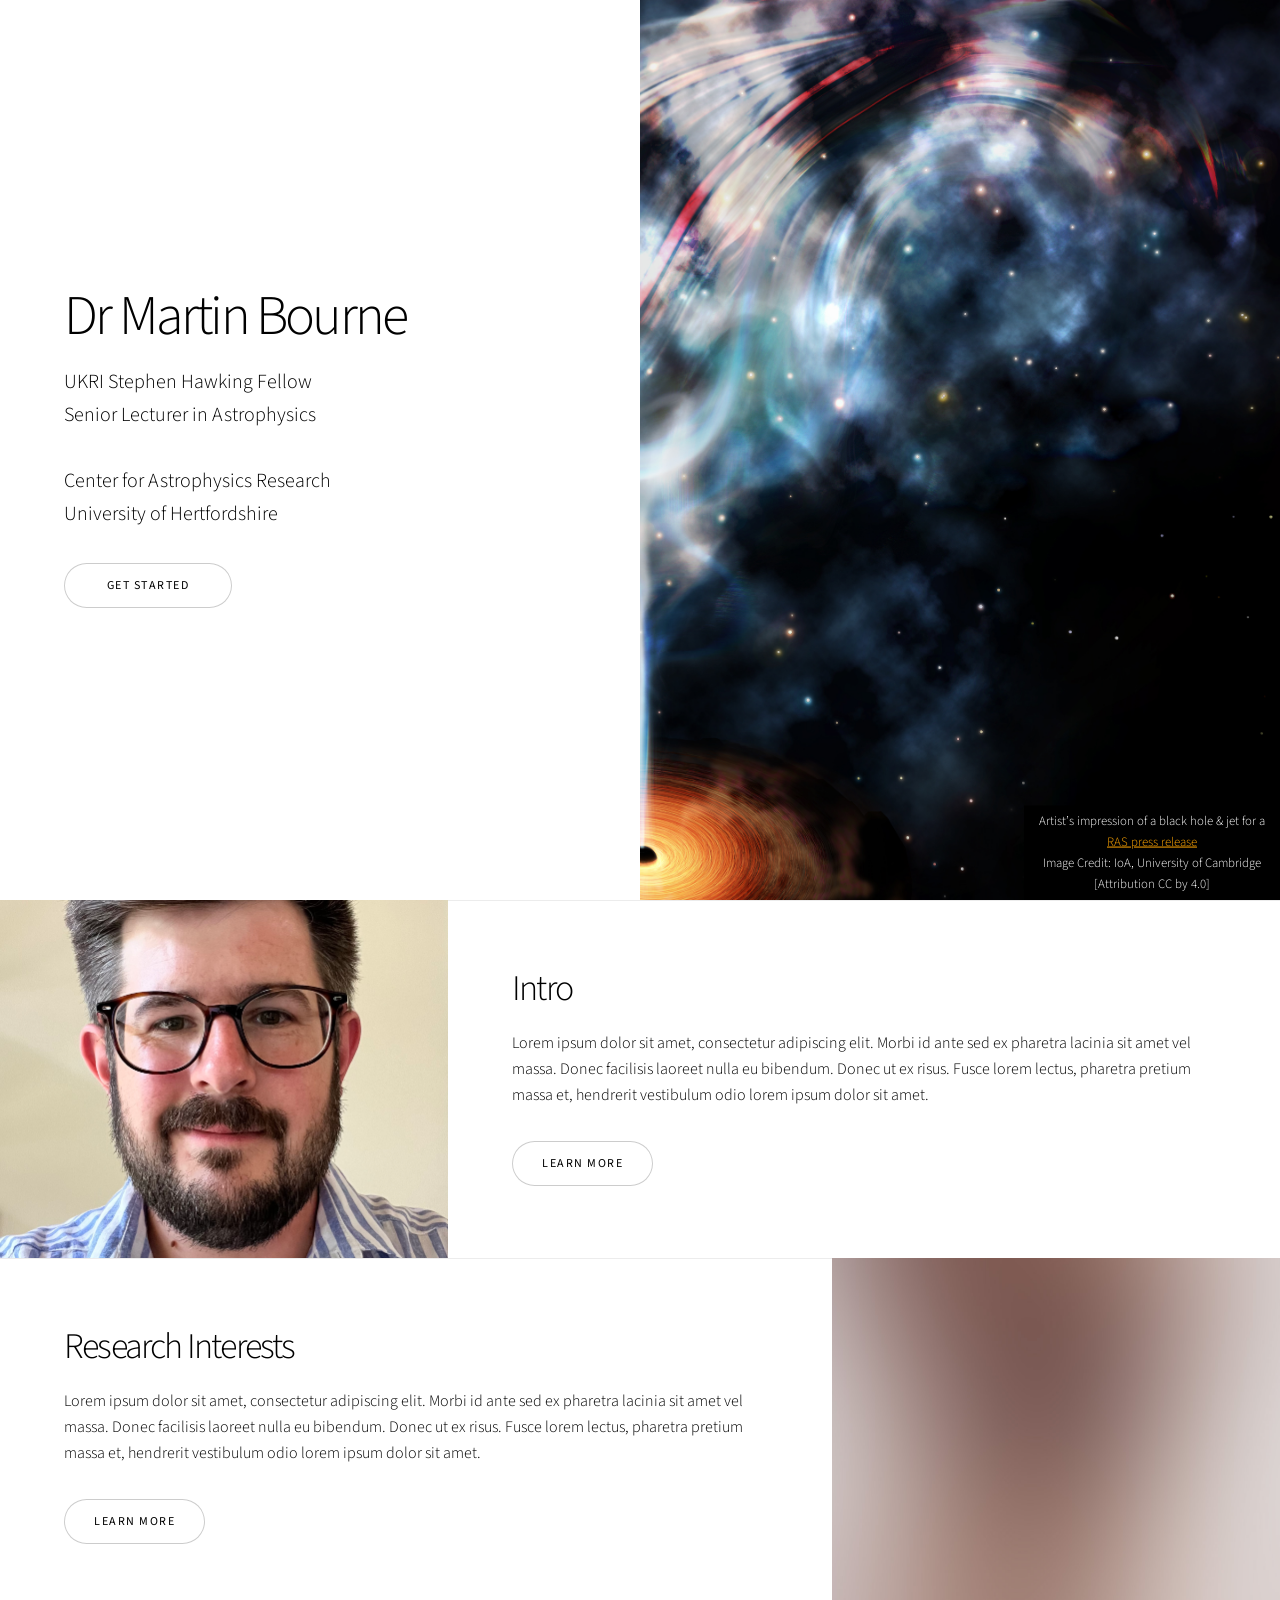
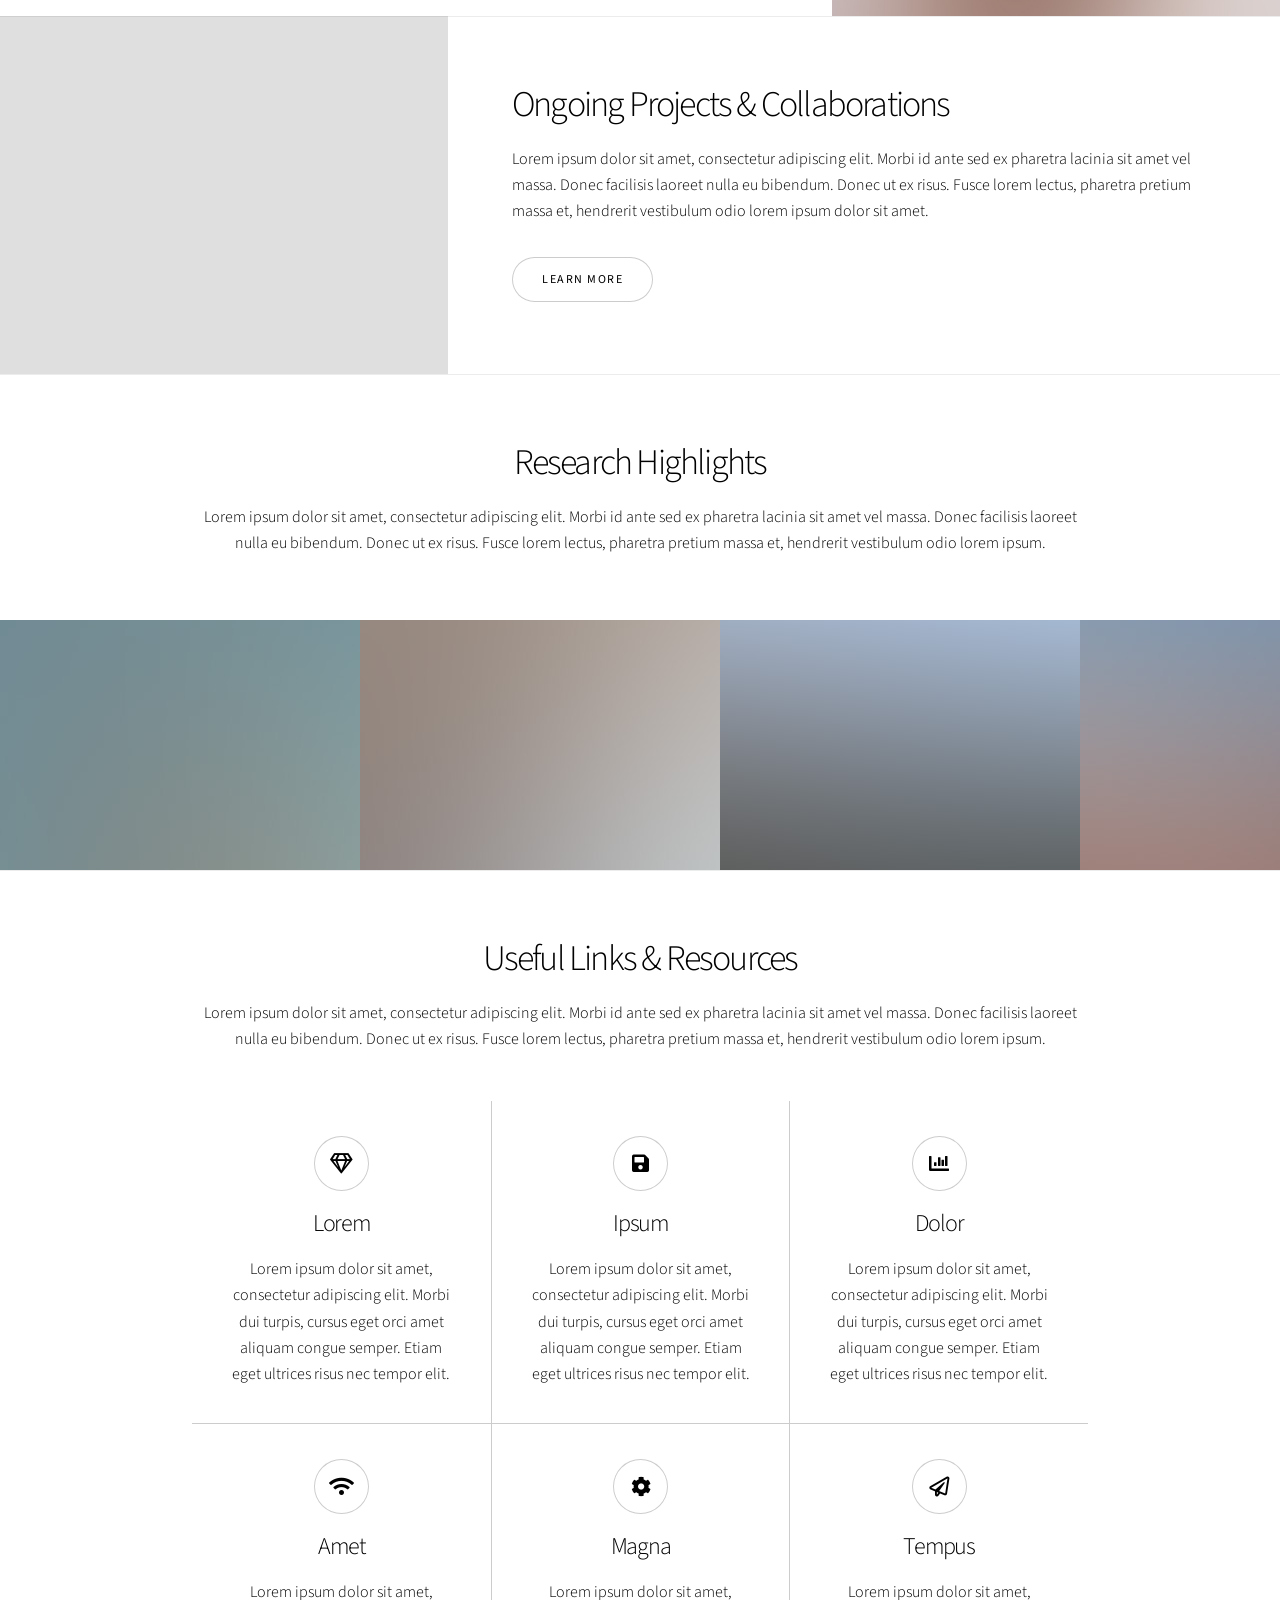
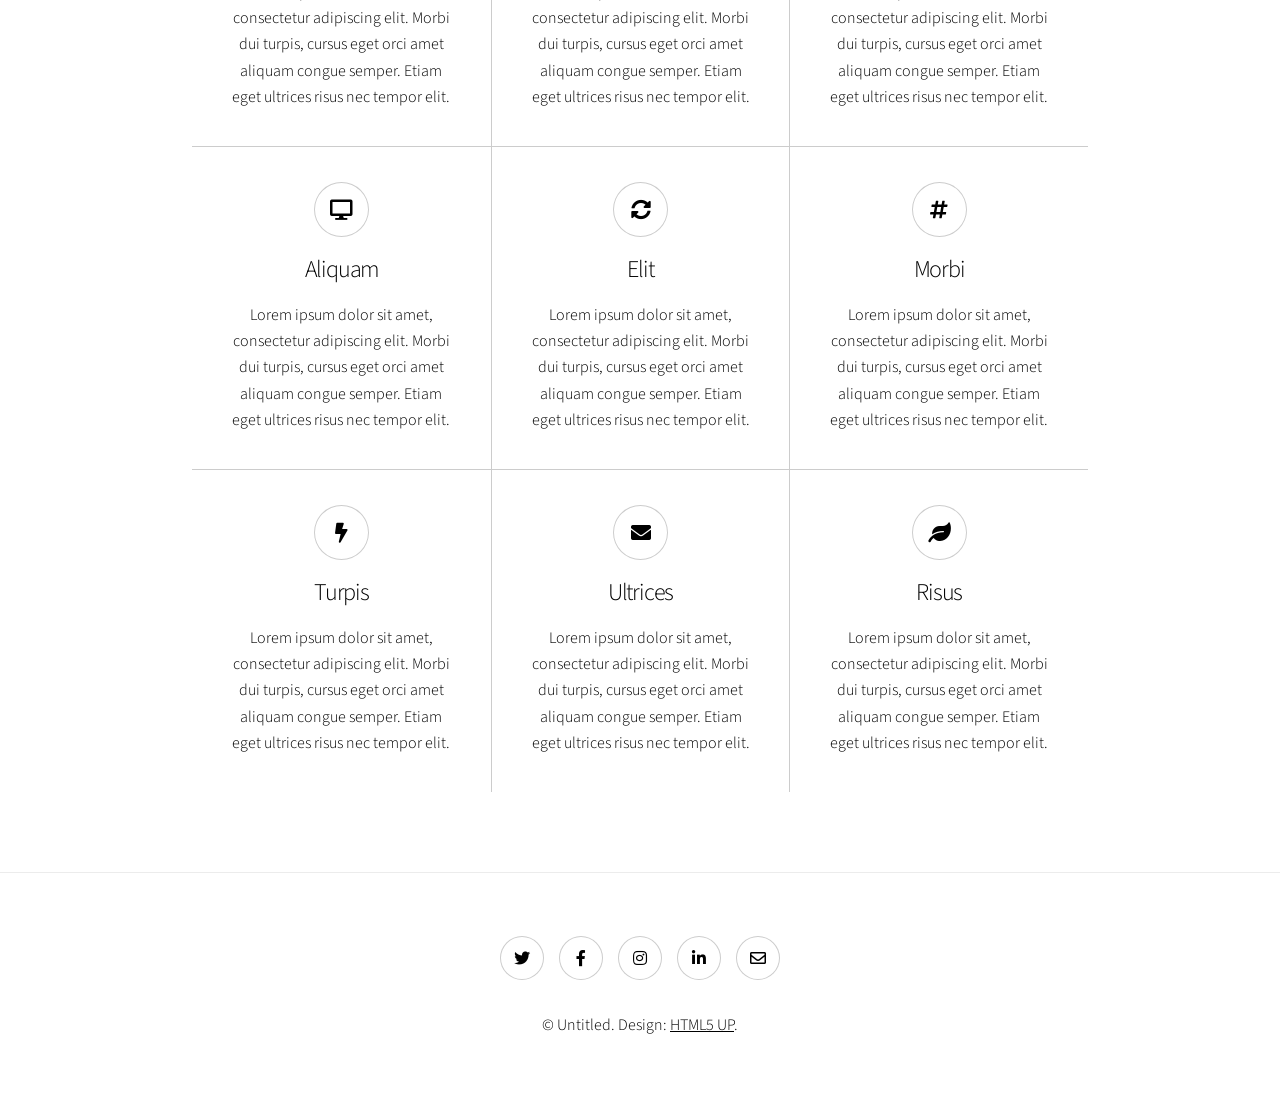
==== commit ed5648e9: "modify text and image" ====
--- a/new/index.html
+++ b/new/index.html
@@ -20,35 +20,40 @@
 				<!-- One -->
 					<section class="banner style1 orient-left content-align-left image-position-right fullscreen onload-image-fade-in onload-content-fade-right">
 						<div class="content">
-							<h1>Story</h1>
-							<p class="major">A (modular, highly tweakable) responsive one-page template designed by <a href="https://html5up.net">HTML5 UP</a> and released for free under the <a href="https://html5up.net/license">Creative Commons</a>.</p>
+							<h1>Dr Martin Bourne</h1>
+							<p class="major">UKRI Stephen Hawking Fellow<br>
+								Senior Lecturer in Astrophysics<br><br>
+								Center for Astrophysics Research<br>
+								University of Hertfordshire
+							</a></p>
 							<ul class="actions stacked">
 								<li><a href="#first" class="button big wide smooth-scroll-middle">Get Started</a></li>
 							</ul>
 						</div>
 						<div class="image">
-							<img src="images/banner.jpg" alt="" />
+							<img src="images/SMBHjetartistimpression.jpg" alt="Cosmic Cluster" />
+							<div class="overlay-text">Artist’s impression of a black hole & jet for a <a style="color: orange;"href="https://ras.ac.uk/news-and-press/research-highlights/stormy-cluster-weather-could-unleash-black-hole-power-and">RAS press release</a> <br>Image Credit: IoA, University of Cambridge <br> [Attribution CC by 4.0]</div>
 						</div>
 					</section>
 
 				<!-- Two -->
 					<section class="spotlight style1 orient-right content-align-left image-position-center onscroll-image-fade-in" id="first">
 						<div class="content">
-							<h2>Magna etiam feugiat</h2>
+							<h2>Intro</h2>
 							<p>Lorem ipsum dolor sit amet, consectetur adipiscing elit. Morbi id ante sed ex pharetra lacinia sit amet vel massa. Donec facilisis laoreet nulla eu bibendum. Donec ut ex risus. Fusce lorem lectus, pharetra pretium massa et, hendrerit vestibulum odio lorem ipsum dolor sit amet.</p>
 							<ul class="actions stacked">
 								<li><a href="#" class="button">Learn More</a></li>
 							</ul>
 						</div>
 						<div class="image">
-							<img src="images/spotlight01.jpg" alt="" />
+							<img src="images/Bourne.jpg" alt="" />
 						</div>
 					</section>
 
 				<!-- Three -->
 					<section class="spotlight style1 orient-left content-align-left image-position-center onscroll-image-fade-in">
 						<div class="content">
-							<h2>Tempus adipiscing</h2>
+							<h2>Research Interests</h2>
 							<p>Lorem ipsum dolor sit amet, consectetur adipiscing elit. Morbi id ante sed ex pharetra lacinia sit amet vel massa. Donec facilisis laoreet nulla eu bibendum. Donec ut ex risus. Fusce lorem lectus, pharetra pretium massa et, hendrerit vestibulum odio lorem ipsum dolor sit amet.</p>
 							<ul class="actions stacked">
 								<li><a href="#" class="button">Learn More</a></li>
@@ -62,7 +67,7 @@
 				<!-- Four -->
 					<section class="spotlight style1 orient-right content-align-left image-position-center onscroll-image-fade-in">
 						<div class="content">
-							<h2>Pharetra etiam nulla</h2>
+							<h2>Ongoing Projects & Collaborations</h2>
 							<p>Lorem ipsum dolor sit amet, consectetur adipiscing elit. Morbi id ante sed ex pharetra lacinia sit amet vel massa. Donec facilisis laoreet nulla eu bibendum. Donec ut ex risus. Fusce lorem lectus, pharetra pretium massa et, hendrerit vestibulum odio lorem ipsum dolor sit amet.</p>
 							<ul class="actions stacked">
 								<li><a href="#" class="button">Learn More</a></li>
@@ -76,7 +81,7 @@
 				<!-- Five -->
 					<section class="wrapper style1 align-center">
 						<div class="inner">
-							<h2>Massa sed condimentum</h2>
+							<h2>Research Highlights</h2>
 							<p>Lorem ipsum dolor sit amet, consectetur adipiscing elit. Morbi id ante sed ex pharetra lacinia sit amet vel massa. Donec facilisis laoreet nulla eu bibendum. Donec ut ex risus. Fusce lorem lectus, pharetra pretium massa et, hendrerit vestibulum odio lorem ipsum.</p>
 						</div>
 
@@ -233,7 +238,7 @@
 				<!-- Six -->
 					<section class="wrapper style1 align-center">
 						<div class="inner">
-							<h2>Ipsum sed consequat</h2>
+							<h2>Useful Links & Resources</h2>
 							<p>Lorem ipsum dolor sit amet, consectetur adipiscing elit. Morbi id ante sed ex pharetra lacinia sit amet vel massa. Donec facilisis laoreet nulla eu bibendum. Donec ut ex risus. Fusce lorem lectus, pharetra pretium massa et, hendrerit vestibulum odio lorem ipsum.</p>
 							<div class="items style1 medium onscroll-fade-in">
 								<section>
@@ -300,7 +305,7 @@
 						</div>
 					</section>
 
-				<!-- Seven -->
+				<!-- Seven
 					<section class="wrapper style1 align-center">
 						<div class="inner medium">
 							<h2>Get in touch</h2>
@@ -325,7 +330,7 @@
 							</form>
 
 						</div>
-					</section>
+					</section> -->
 
 				<!-- Footer -->
 					<footer class="wrapper style1 align-center">
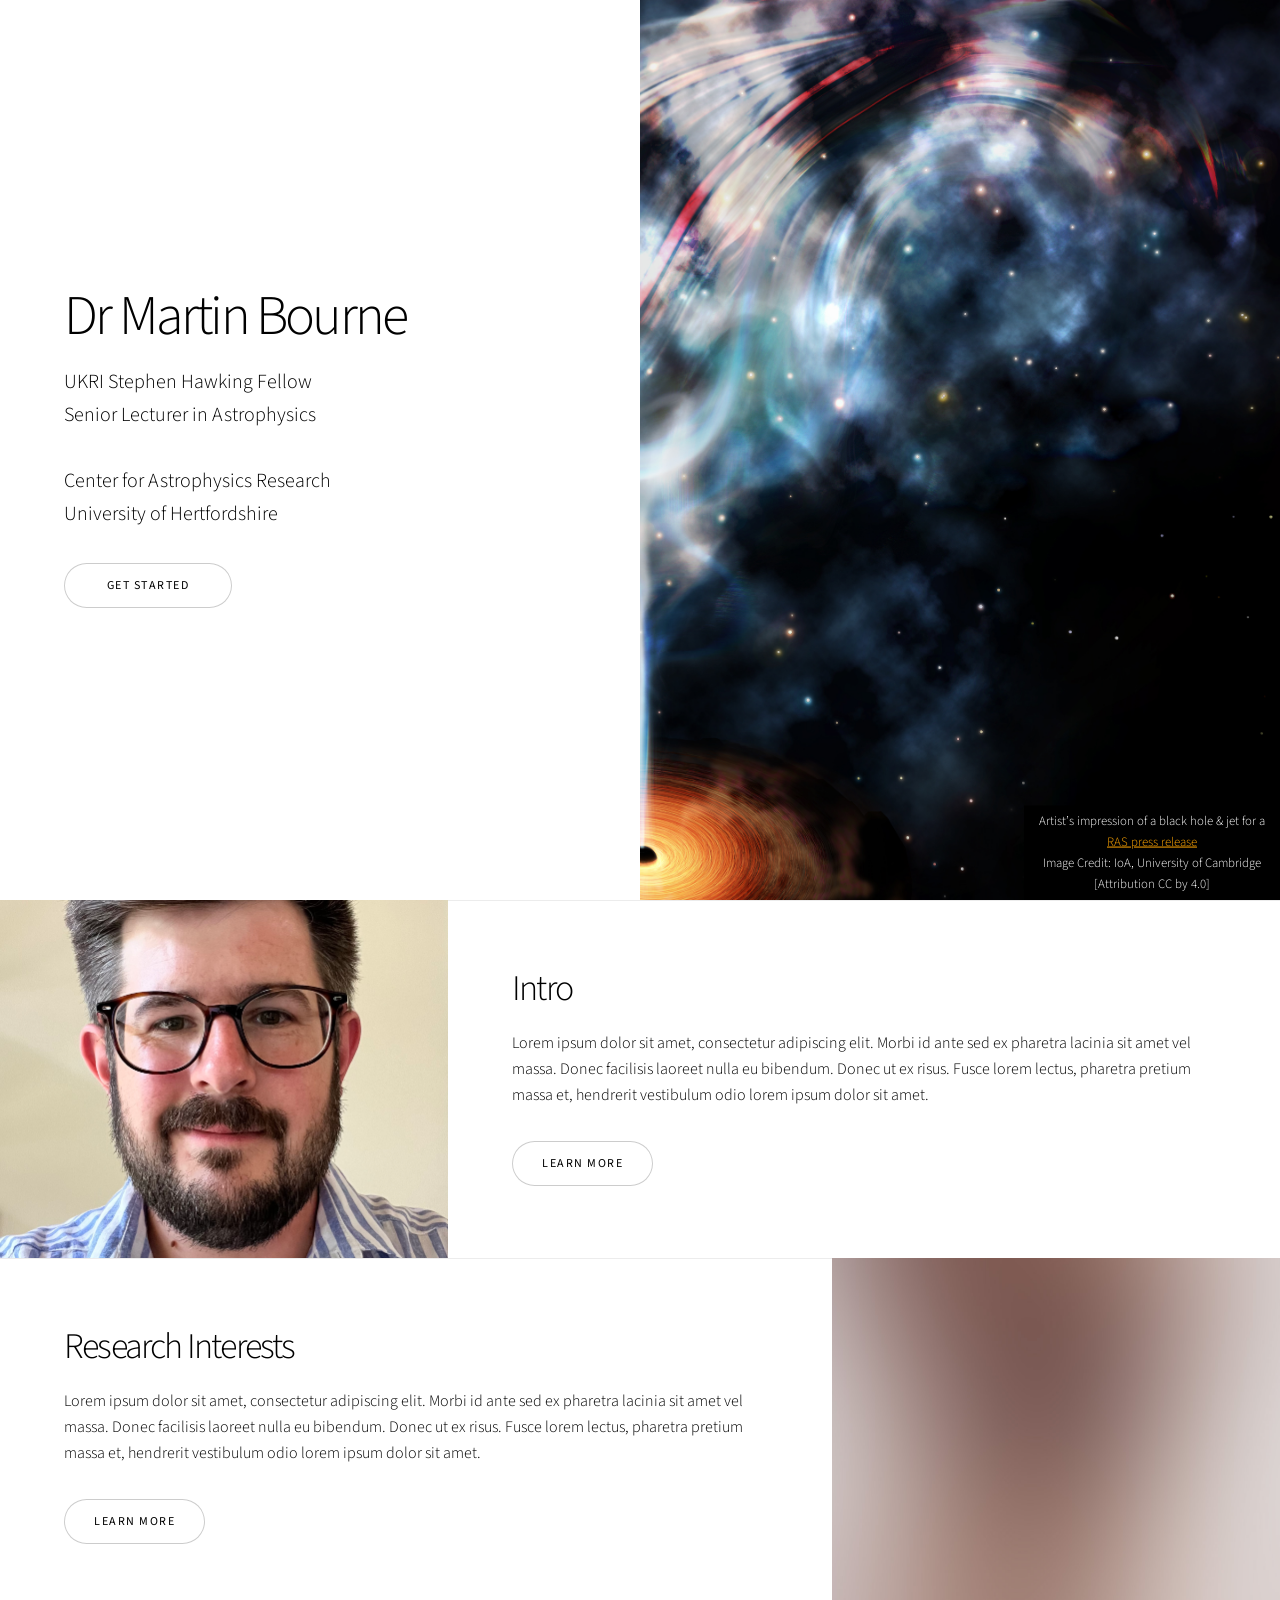
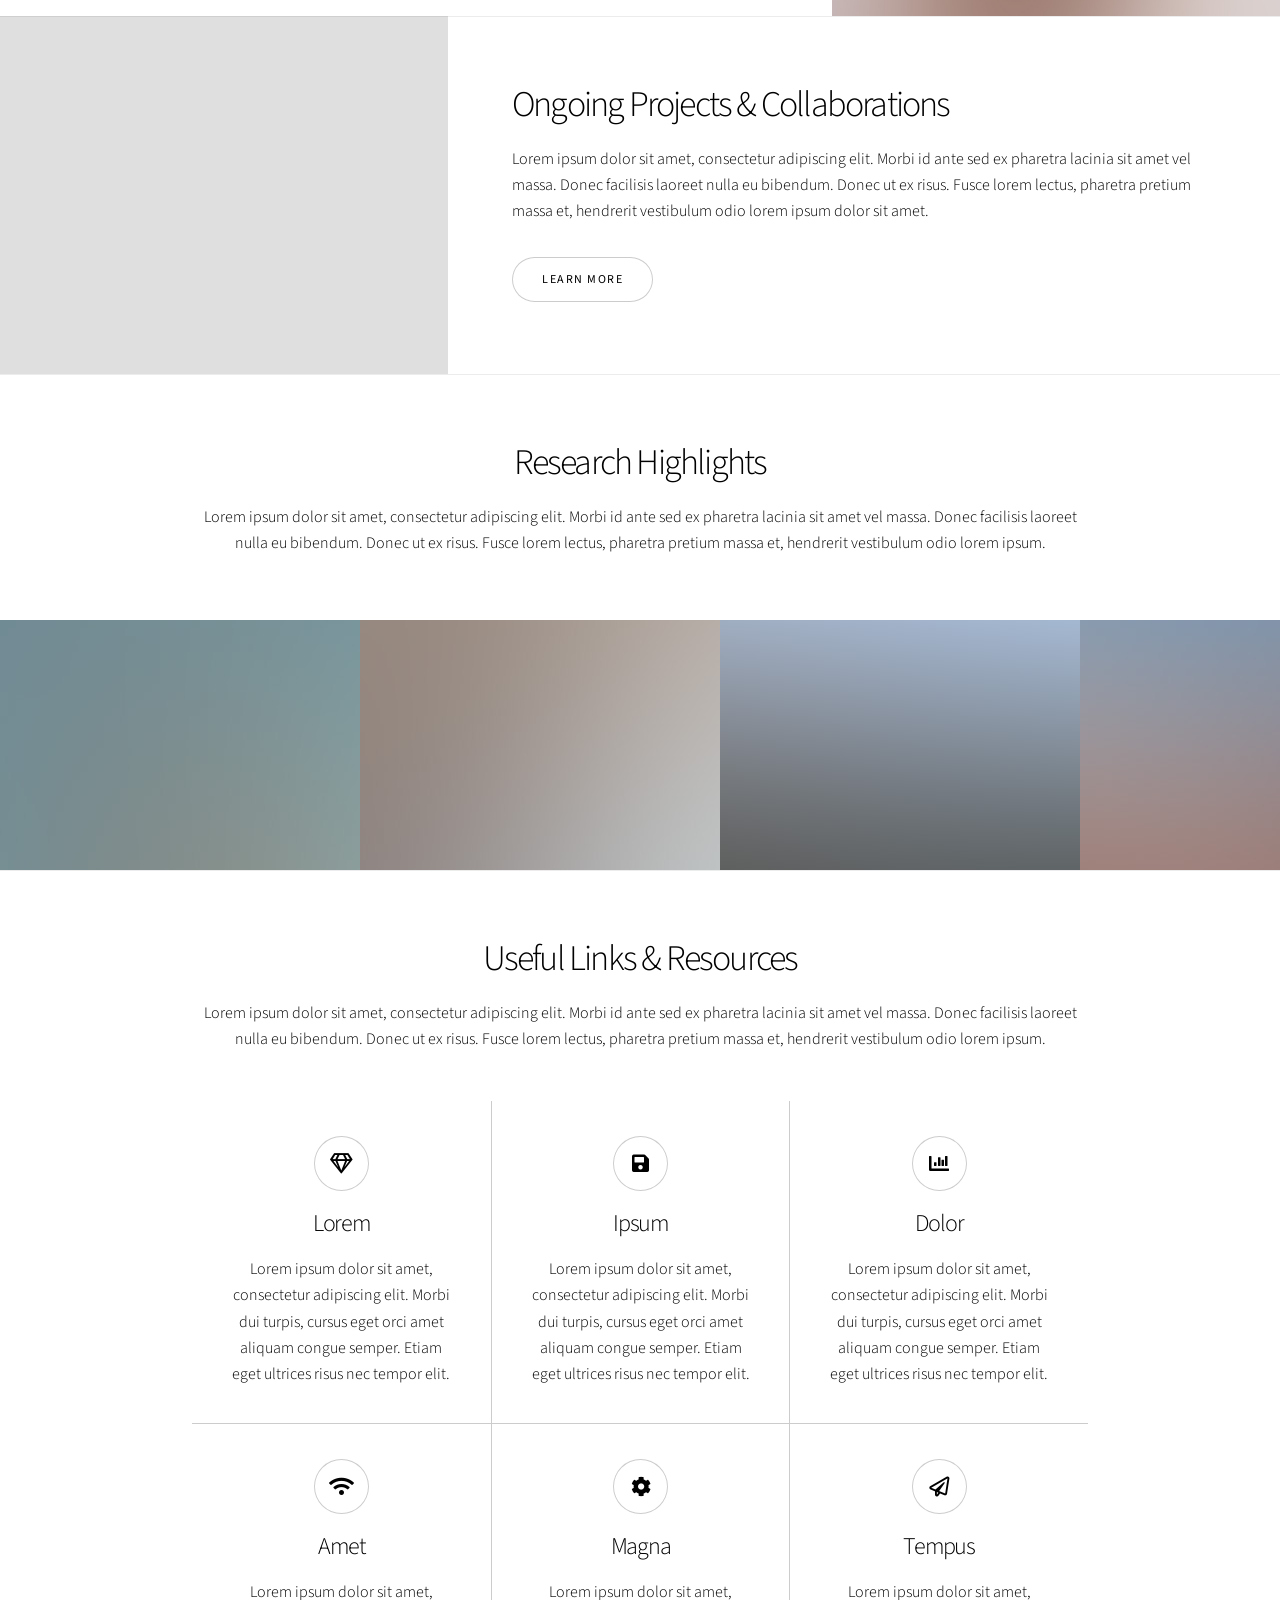
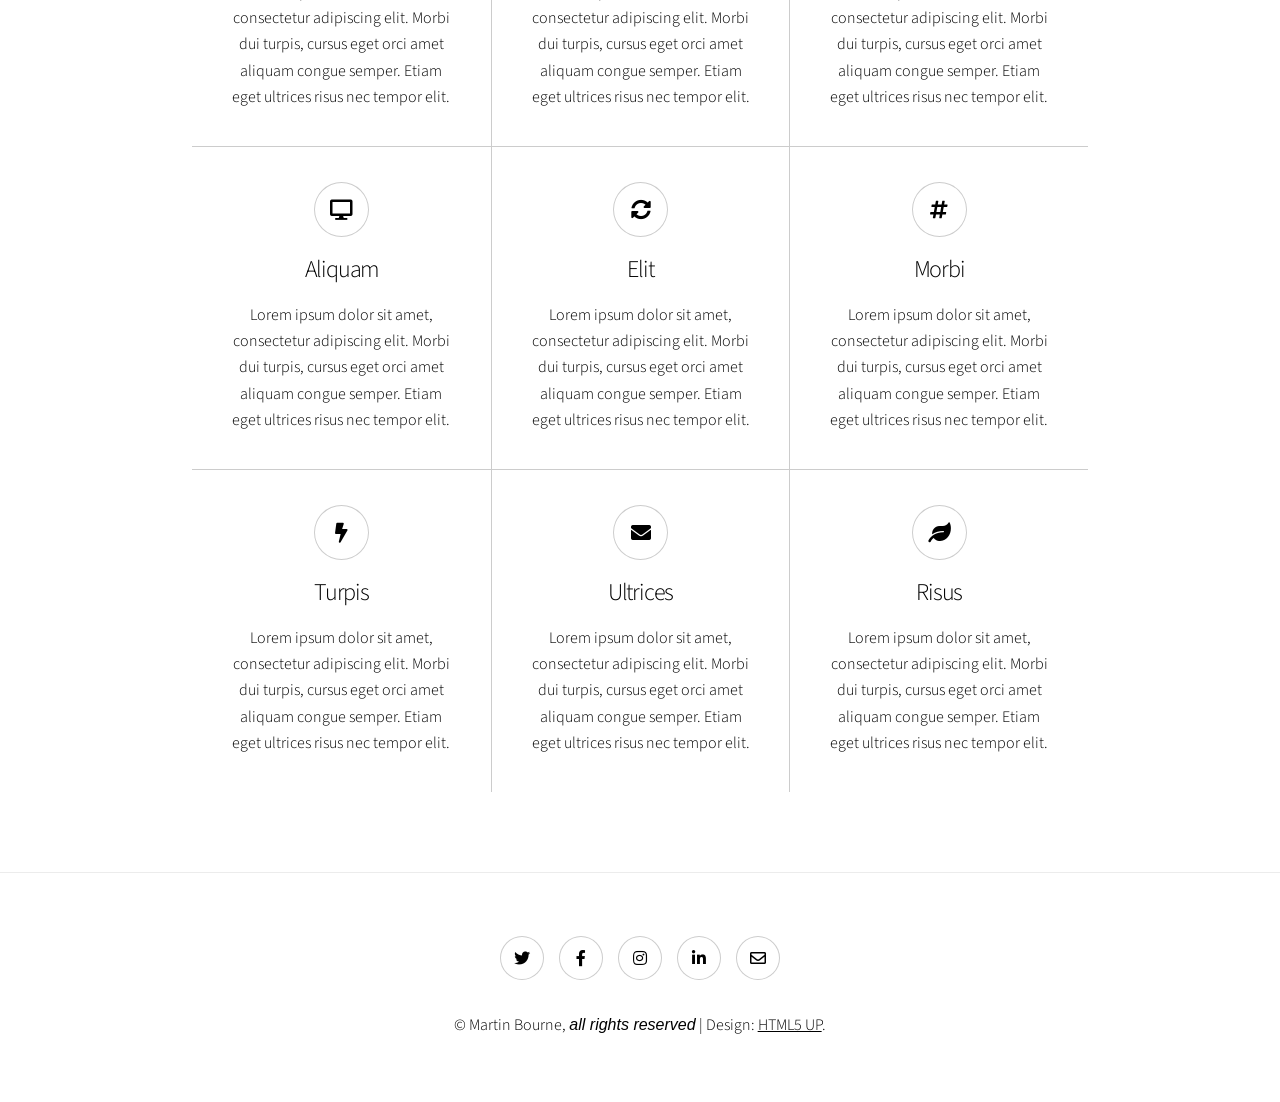
==== commit 3d3ec270: "update copyright mark" ====
--- a/new/index.html
+++ b/new/index.html
@@ -342,7 +342,7 @@
 								<li><a href="#" class="icon brands style2 fa-linkedin-in"><span class="label">LinkedIn</span></a></li>
 								<li><a href="#" class="icon style2 fa-envelope"><span class="label">Email</span></a></li>
 							</ul>
-							<p>&copy; Untitled. Design: <a href="https://html5up.net">HTML5 UP</a>.</p>
+							<p>&copy; Martin Bourne, <i>all rights reserved</i> | Design: <a href="https://html5up.net">HTML5 UP</a>.</p>
 						</div>
 					</footer>
 
